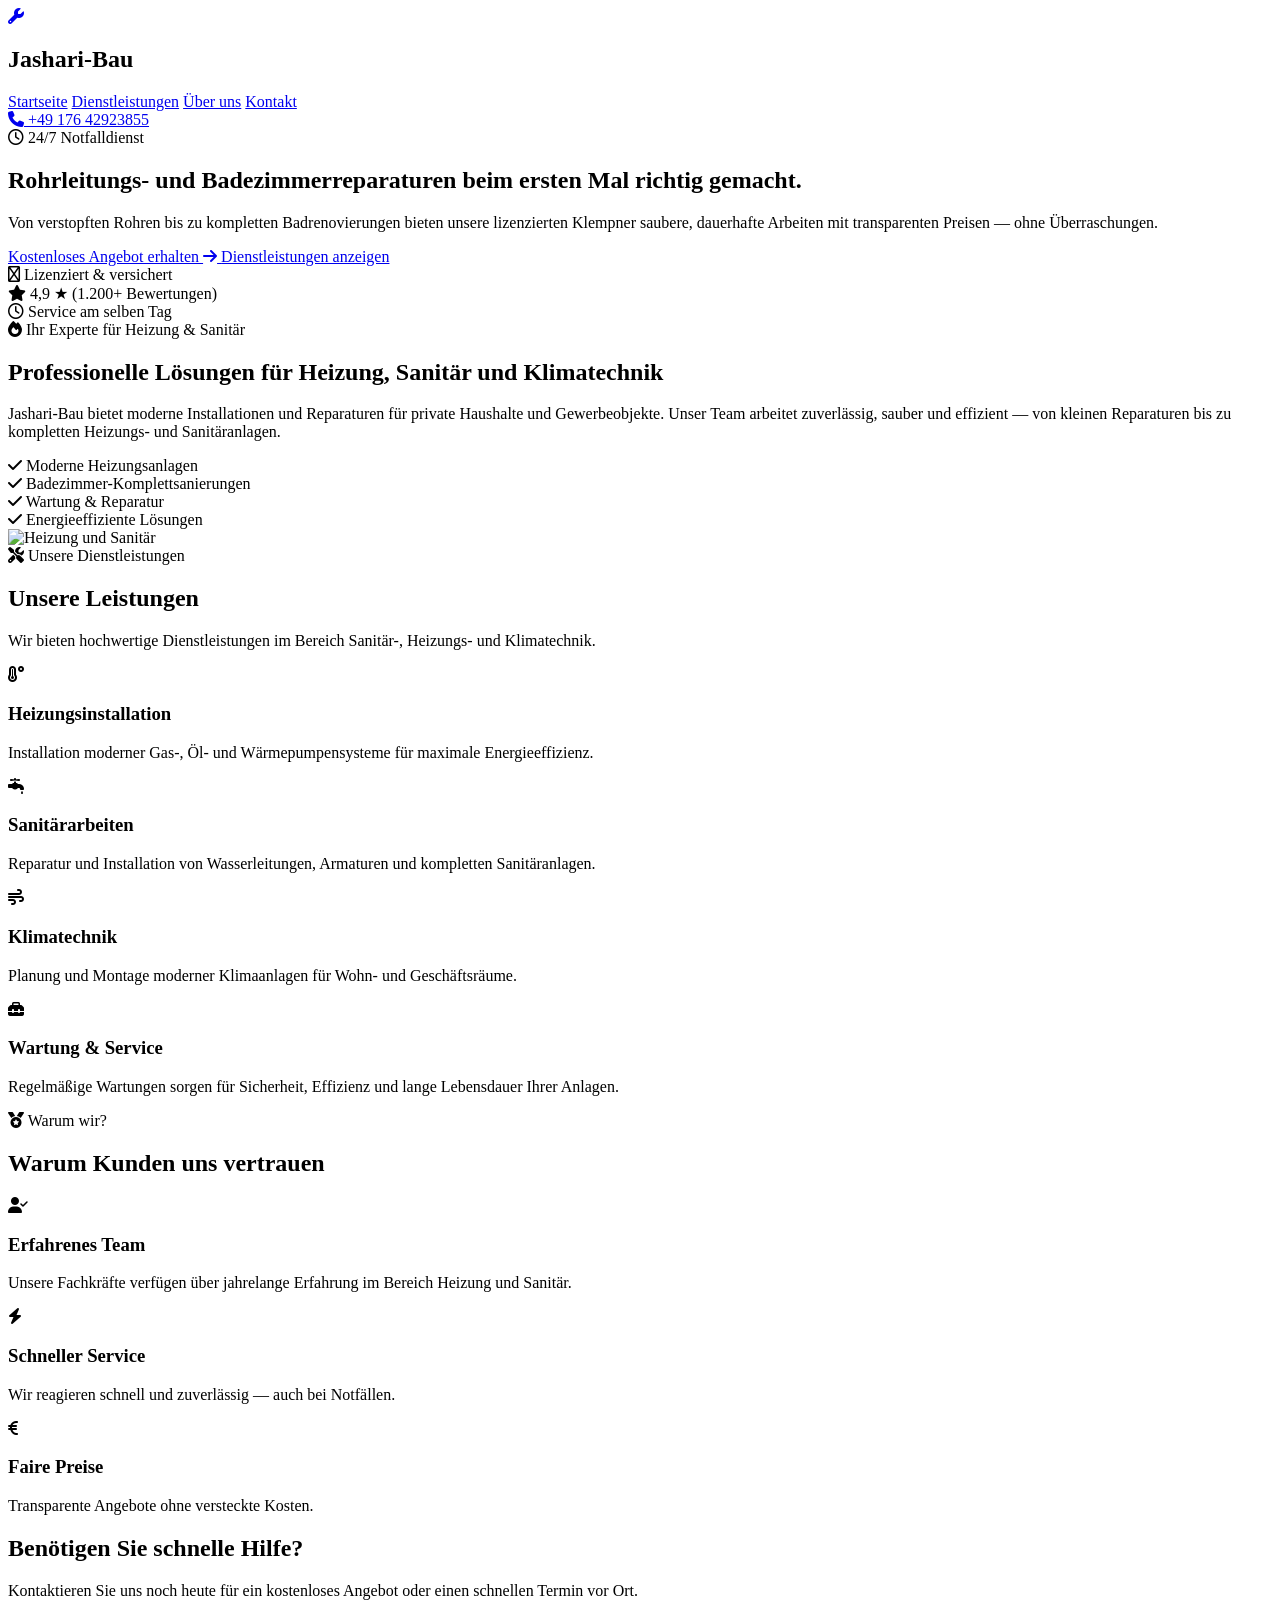
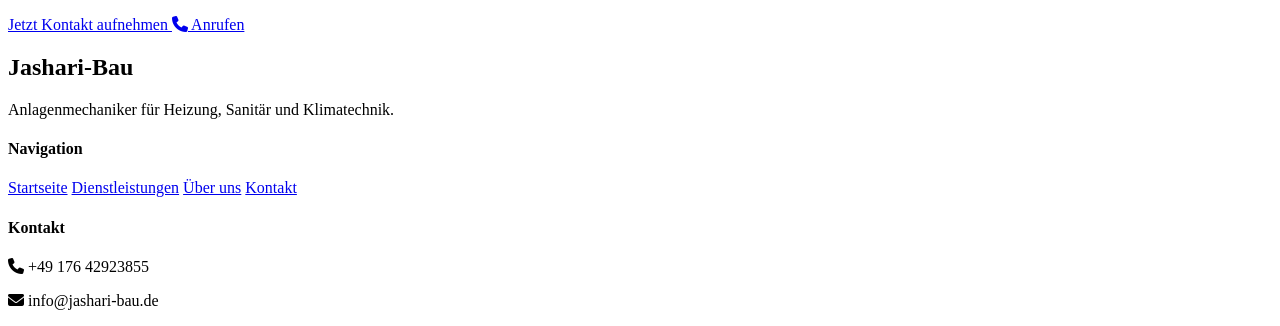
==== index.html @ bc6580b2 "basic foder structure" ====
<!DOCTYPE html>
<html lang="de">
<head>
  <meta charset="UTF-8" />
  <meta name="viewport" content="width=device-width, initial-scale=1.0" />
  <title>Jashari-Bau</title>
  <link rel="stylesheet" href="./style.css">


  <link rel="preconnect" href="https://fonts.googleapis.com">
  <link rel="preconnect" href="https://fonts.gstatic.com" crossorigin>
  <link
    href="https://fonts.googleapis.com/css2?family=Inter:wght@400;500;600;700;800&display=swap"
    rel="stylesheet"
  >
  <link
    rel="stylesheet"
    href="https://cdnjs.cloudflare.com/ajax/libs/font-awesome/6.5.1/css/all.min.css"
  />

  
</head>
<body>

  <!-- NAVIGATIONSLEISTE -->
  <header class="navbar">
    <div class="container nav-wrapper">

      <div class="logo">
        <div class="logo-icon">
          <a href="./index.html">
            <i class="fa-solid fa-wrench"></i>
          </a>
        </div>
        <h2>Jashari-Bau</h2>
      </div>

      <nav class="nav-links">
        <a href="./index.html" class="active">Startseite</a>
        <a href="./services.html">Dienstleistungen</a>
        <a href="./about.html">Über uns</a>
        <a href="./contact.html">Kontakt</a>
      </nav>

      <a href="tel:+4917642923855" class="call-btn">
        <i class="fa-solid fa-phone"></i>
        +49 176 42923855
      </a>

    </div>
  </header>

  <section class="hero">
    <div class="container">
      <div class="hero-content">

        <div class="badge">
          <i class="fa-regular fa-clock"></i>
          24/7 Notfalldienst
        </div>

        <h1>
          Rohrleitungs- und Badezimmerreparaturen
          beim <span>ersten Mal richtig gemacht.</span>
        </h1>

        <p>
          Von verstopften Rohren bis zu kompletten Badrenovierungen bieten unsere
          lizenzierten Klempner saubere, dauerhafte Arbeiten mit transparenten Preisen —
          ohne Überraschungen.
        </p>

        <div class="hero-buttons">
          <a href="./contact.html" class="primary-btn">
            Kostenloses Angebot erhalten
            <i class="fa-solid fa-arrow-right"></i>
          </a>

          <a href="./services.html" class="secondary-btn">
            Dienstleistungen anzeigen
          </a>
        </div>

        <div class="features">

          <div class="feature-item">
            <i class="fa-regular fa-shield"></i>
            Lizenziert & versichert
          </div>

          <div class="feature-item">
            <i class="fa-solid fa-star rating-star"></i>
            4,9 ★ (1.200+ Bewertungen)
          </div>

          <div class="feature-item">
            <i class="fa-regular fa-clock"></i>
            Service am selben Tag
          </div>

        </div>

      </div>
    </div>
  </section>


  <!-- ÜBER UNS SECTION -->
<section class="about-section">
  <div class="container about-wrapper">

    <div class="about-text">
      <div class="section-badge">
        <i class="fa-solid fa-fire"></i>
        Ihr Experte für Heizung & Sanitär
      </div>

      <h2>
        Professionelle Lösungen für Heizung,
        Sanitär und Klimatechnik
      </h2>

      <p>
        Jashari-Bau bietet moderne Installationen und Reparaturen
        für private Haushalte und Gewerbeobjekte. Unser Team arbeitet
        zuverlässig, sauber und effizient — von kleinen Reparaturen bis
        zu kompletten Heizungs- und Sanitäranlagen.
      </p>

      <div class="about-list">
        <div class="about-item">
          <i class="fa-solid fa-check"></i>
          Moderne Heizungsanlagen
        </div>

        <div class="about-item">
          <i class="fa-solid fa-check"></i>
          Badezimmer-Komplettsanierungen
        </div>

        <div class="about-item">
          <i class="fa-solid fa-check"></i>
          Wartung & Reparatur
        </div>

        <div class="about-item">
          <i class="fa-solid fa-check"></i>
          Energieeffiziente Lösungen
        </div>
      </div>
    </div>

    <div class="about-image">
      <img src="./images/heizung.jpg" alt="Heizung und Sanitär">
    </div>

  </div>
</section>


<!-- SERVICES SECTION -->
<section class="services-section">
  <div class="container">

    <div class="section-header">
      <div class="section-badge">
        <i class="fa-solid fa-screwdriver-wrench"></i>
        Unsere Dienstleistungen
      </div>

      <h2>Unsere Leistungen</h2>

      <p>
        Wir bieten hochwertige Dienstleistungen im Bereich
        Sanitär-, Heizungs- und Klimatechnik.
      </p>
    </div>

    <div class="services-grid">

      <div class="service-card">
        <i class="fa-solid fa-temperature-high"></i>
        <h3>Heizungsinstallation</h3>
        <p>
          Installation moderner Gas-, Öl- und Wärmepumpensysteme
          für maximale Energieeffizienz.
        </p>
      </div>

      <div class="service-card">
        <i class="fa-solid fa-faucet-drip"></i>
        <h3>Sanitärarbeiten</h3>
        <p>
          Reparatur und Installation von Wasserleitungen,
          Armaturen und kompletten Sanitäranlagen.
        </p>
      </div>

      <div class="service-card">
        <i class="fa-solid fa-wind"></i>
        <h3>Klimatechnik</h3>
        <p>
          Planung und Montage moderner Klimaanlagen
          für Wohn- und Geschäftsräume.
        </p>
      </div>

      <div class="service-card">
        <i class="fa-solid fa-toolbox"></i>
        <h3>Wartung & Service</h3>
        <p>
          Regelmäßige Wartungen sorgen für Sicherheit,
          Effizienz und lange Lebensdauer Ihrer Anlagen.
        </p>
      </div>

    </div>

  </div>
</section>


<!-- WHY US SECTION -->
<section class="why-us">
  <div class="container">

    <div class="section-header">
      <div class="section-badge">
        <i class="fa-solid fa-medal"></i>
        Warum wir?
      </div>

      <h2>Warum Kunden uns vertrauen</h2>
    </div>

    <div class="why-grid">

      <div class="why-card">
        <i class="fa-solid fa-user-check"></i>
        <h3>Erfahrenes Team</h3>
        <p>
          Unsere Fachkräfte verfügen über jahrelange Erfahrung
          im Bereich Heizung und Sanitär.
        </p>
      </div>

      <div class="why-card">
        <i class="fa-solid fa-bolt"></i>
        <h3>Schneller Service</h3>
        <p>
          Wir reagieren schnell und zuverlässig —
          auch bei Notfällen.
        </p>
      </div>

      <div class="why-card">
        <i class="fa-solid fa-euro-sign"></i>
        <h3>Faire Preise</h3>
        <p>
          Transparente Angebote ohne versteckte Kosten.
        </p>
      </div>

    </div>

  </div>
</section>


<!-- CTA SECTION -->
<section class="cta-section">
  <div class="container cta-wrapper">

    <h2>Benötigen Sie schnelle Hilfe?</h2>

    <p>
      Kontaktieren Sie uns noch heute für ein kostenloses Angebot
      oder einen schnellen Termin vor Ort.
    </p>

    <div class="cta-buttons">
      <a href="./contact.html" class="primary-btn">
        Jetzt Kontakt aufnehmen
      </a>

      <a href="tel:+4917642923855" class="secondary-btn">
        <i class="fa-solid fa-phone"></i>
        Anrufen
      </a>
    </div>

  </div>
</section>


<!-- FOOTER -->
<footer class="footer">
  <div class="container footer-wrapper">

    <div class="footer-logo">
      <h2>Jashari-Bau</h2>
      <p>
        Anlagenmechaniker für Heizung,
        Sanitär und Klimatechnik.
      </p>
    </div>

    <div class="footer-links">
      <h4>Navigation</h4>
      <a href="./index.html">Startseite</a>
      <a href="./services.html">Dienstleistungen</a>
      <a href="./about.html">Über uns</a>
      <a href="./contact.html">Kontakt</a>
    </div>

    <div class="footer-contact">
      <h4>Kontakt</h4>
      <p>
        <i class="fa-solid fa-phone"></i>
        +49 176 42923855
      </p>

      <p>
        <i class="fa-solid fa-envelope"></i>
        info@jashari-bau.de
      </p>
    </div>

  </div>
</footer>


<script src="./app.js"></script>
</body>
</html>
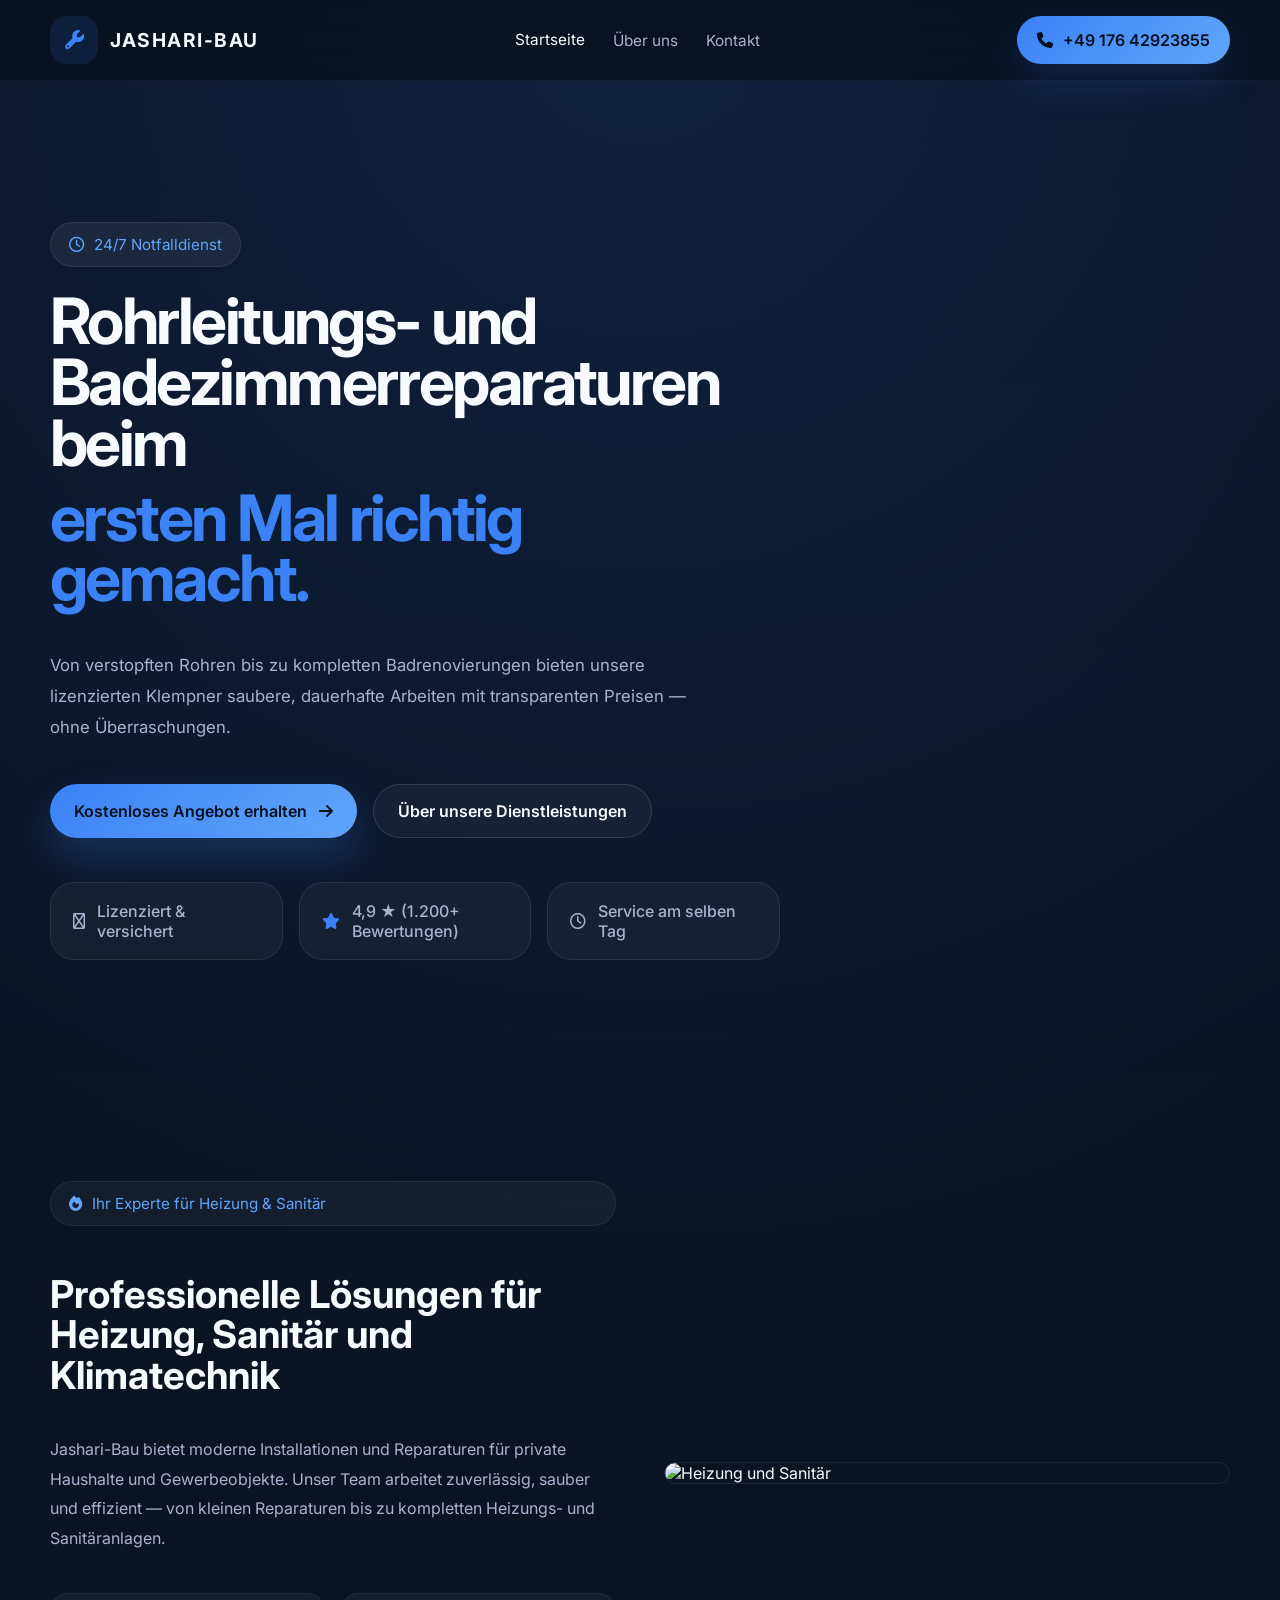
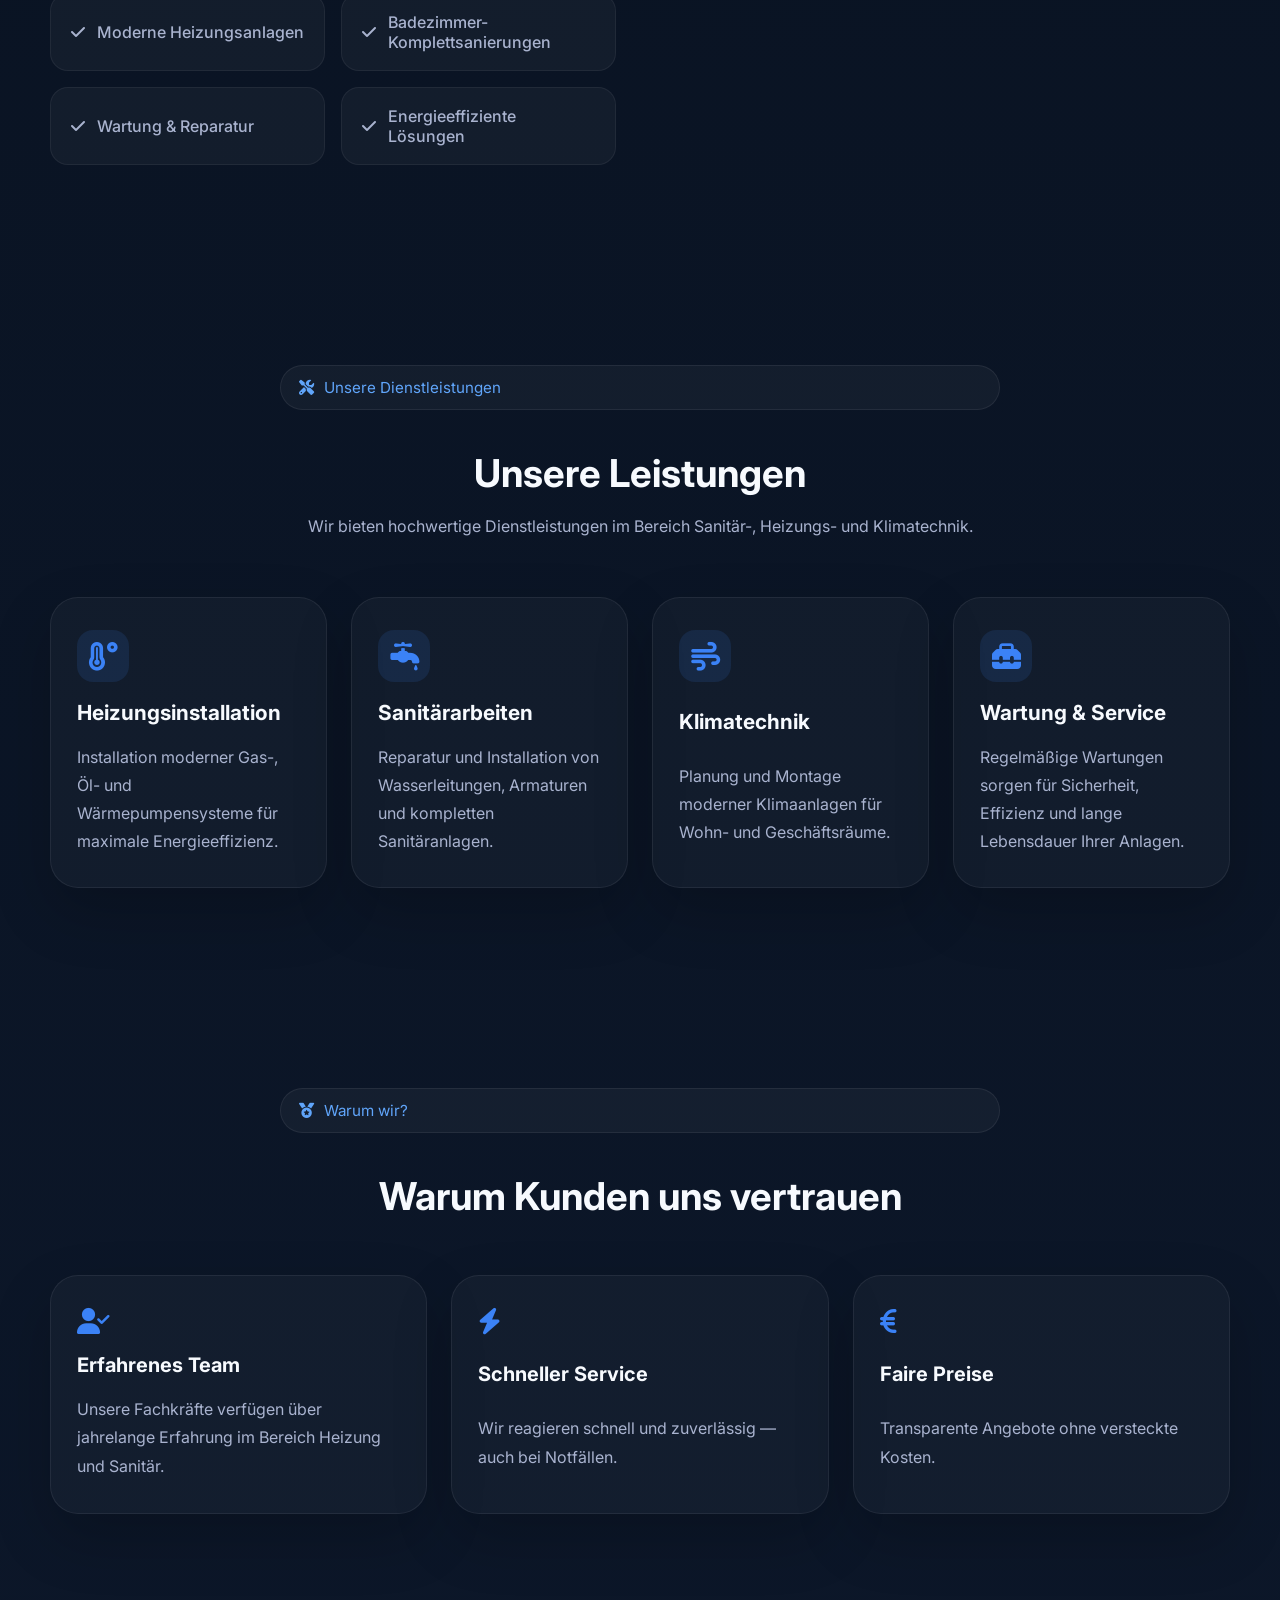
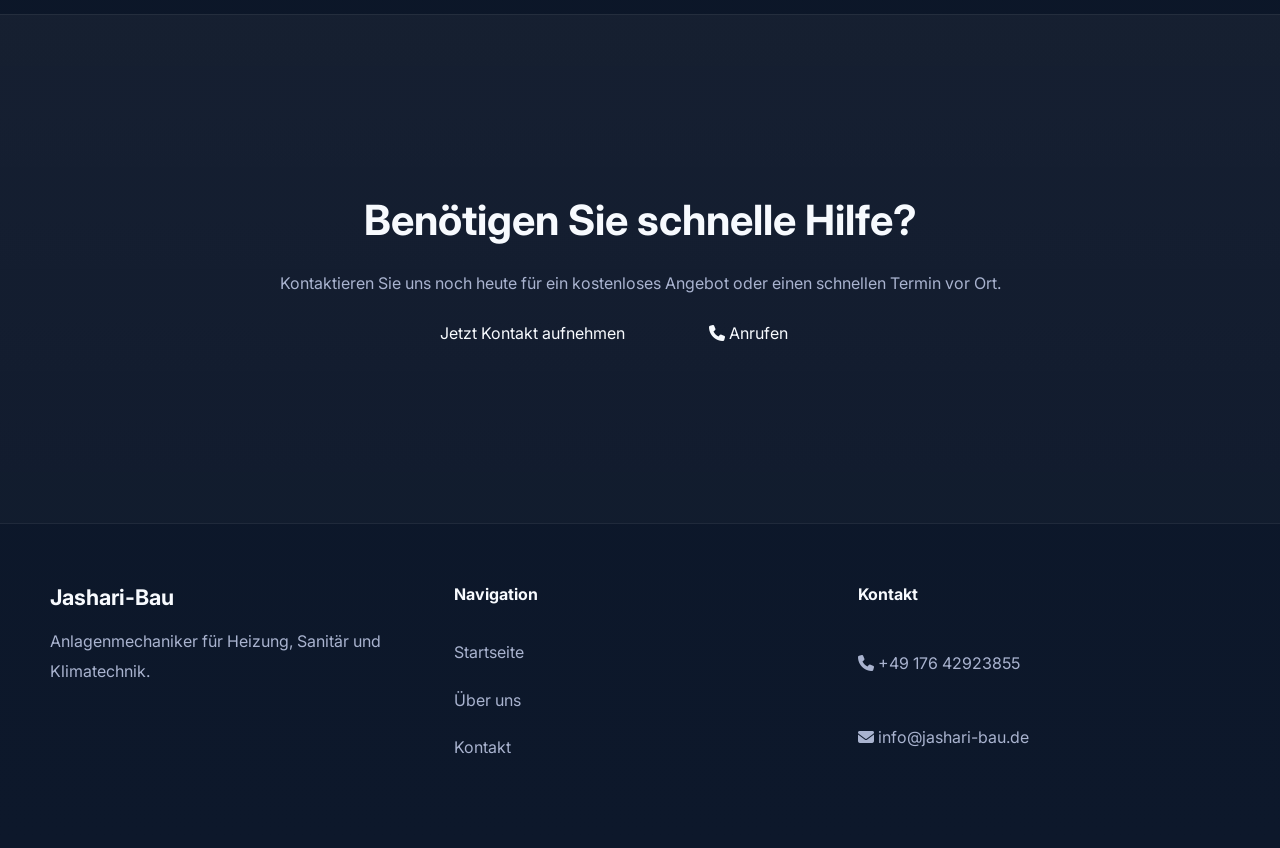
==== commit 6153e454: "fixed the styling" ====
--- a/index.html
+++ b/index.html
@@ -4,7 +4,7 @@
   <meta charset="UTF-8" />
   <meta name="viewport" content="width=device-width, initial-scale=1.0" />
   <title>Jashari-Bau</title>
-  <link rel="stylesheet" href="./style.css">
+  <link rel="stylesheet" href="./css/style.css">
 
 
   <link rel="preconnect" href="https://fonts.googleapis.com">
@@ -37,8 +37,7 @@
 
       <nav class="nav-links">
         <a href="./index.html" class="active">Startseite</a>
-        <a href="./services.html">Dienstleistungen</a>
-        <a href="./about.html">Über uns</a>
+        <a href="./about-service.html">Über uns</a>
         <a href="./contact.html">Kontakt</a>
       </nav>
 
@@ -76,8 +75,8 @@
             <i class="fa-solid fa-arrow-right"></i>
           </a>
 
-          <a href="./services.html" class="secondary-btn">
-            Dienstleistungen anzeigen
+          <a href="./about-service.html" class="secondary-btn">
+            Über unsere Dienstleistungen
           </a>
         </div>
 
@@ -308,8 +307,7 @@
     <div class="footer-links">
       <h4>Navigation</h4>
       <a href="./index.html">Startseite</a>
-      <a href="./services.html">Dienstleistungen</a>
-      <a href="./about.html">Über uns</a>
+      <a href="./about-service.html">Über uns</a>
       <a href="./contact.html">Kontakt</a>
     </div>
 
@@ -330,6 +328,6 @@
 </footer>
 
 
-<script src="./app.js"></script>
+<script src="./script.js"></script>
 </body>
 </html>
--- a/css/style.css
+++ b/css/style.css
@@ -0,0 +1,694 @@
+* {
+  box-sizing: border-box;
+}
+
+html {
+  scroll-behavior: smooth;
+}
+
+body {
+  margin: 0;
+  min-height: 100vh;
+  font-family: "Inter", sans-serif;
+  color: #f7fafe;
+  background: radial-gradient(circle at top, rgba(59, 130, 246, 0.14), transparent 35%), linear-gradient(180deg, #08111f 0%, #0d182b 100%);
+}
+
+img {
+  max-width: 100%;
+  display: block;
+}
+
+a {
+  color: inherit;
+  text-decoration: none;
+}
+
+button,
+input,
+textarea {
+  font: inherit;
+}
+
+.container {
+  width: min(1180px, 100% - 32px);
+  margin: 0 auto;
+}
+
+body,
+input,
+textarea,
+button {
+  color: #f7fafe;
+}
+
+.navbar {
+  position: sticky;
+  top: 0;
+  z-index: 20;
+  backdrop-filter: blur(18px);
+  background: rgba(8, 17, 31, 0.86);
+  border-bottom: 1px solid rgba(255, 255, 255, 0.05);
+}
+.navbar .nav-wrapper {
+  display: flex;
+  align-items: center;
+  justify-content: space-between;
+  min-height: 80px;
+}
+.navbar .logo {
+  display: flex;
+  align-items: center;
+  gap: 12px;
+}
+.navbar .logo .logo-icon {
+  width: 48px;
+  height: 48px;
+  border-radius: 16px;
+  background: rgba(59, 130, 246, 0.12);
+  display: grid;
+  place-items: center;
+  color: #3b82f6;
+  font-size: 1.2rem;
+}
+.navbar .logo h2 {
+  margin: 0;
+  font-size: 1.2rem;
+  letter-spacing: 0.08em;
+  text-transform: uppercase;
+  color: #f7fafe;
+}
+.navbar .nav-links {
+  display: flex;
+  align-items: center;
+  gap: 28px;
+}
+.navbar .nav-links a {
+  color: #a9b3cf;
+  font-size: 0.96rem;
+  transition: color 0.25s ease, transform 0.25s ease;
+  position: relative;
+}
+.navbar .nav-links a.active, .navbar .nav-links a:hover {
+  color: #f7fafe;
+  transform: translateY(-1px);
+}
+.navbar .call-btn {
+  display: inline-flex;
+  align-items: center;
+  gap: 10px;
+  padding: 14px 20px;
+  border-radius: 999px;
+  background: linear-gradient(135deg, #3b82f6, #60a5fa);
+  color: #07101f;
+  font-weight: 600;
+  box-shadow: 0 16px 40px rgba(59, 130, 246, 0.18);
+}
+
+.hero {
+  padding: 100px 0 80px;
+}
+.hero .container {
+  display: grid;
+  align-items: center;
+  min-height: calc(100vh - 80px);
+}
+.hero .hero-content {
+  max-width: 730px;
+  display: grid;
+  gap: 24px;
+}
+.hero .badge {
+  display: inline-flex;
+  align-items: center;
+  gap: 10px;
+  padding: 12px 18px;
+  border-radius: 999px;
+  background: rgba(255, 255, 255, 0.06);
+  border: 1px solid rgba(255, 255, 255, 0.08);
+  color: #60a5fa;
+  width: fit-content;
+  font-size: 0.95rem;
+}
+.hero h1 {
+  margin: 0;
+  font-size: clamp(3rem, 5vw, 5rem);
+  line-height: 0.95;
+  letter-spacing: -0.04em;
+}
+.hero h1 span {
+  display: block;
+  color: #3b82f6;
+  margin-top: 14px;
+}
+.hero p {
+  color: #a9b3cf;
+  font-size: 1.05rem;
+  line-height: 1.85;
+  max-width: 680px;
+}
+.hero .hero-buttons {
+  display: flex;
+  flex-wrap: wrap;
+  gap: 16px;
+}
+.hero .hero-buttons a {
+  display: inline-flex;
+  align-items: center;
+  gap: 12px;
+  padding: 16px 24px;
+  border-radius: 999px;
+  font-weight: 600;
+  transition: transform 0.25s ease, box-shadow 0.25s ease;
+}
+.hero .hero-buttons a:hover {
+  transform: translateY(-2px);
+}
+.hero .hero-buttons .primary-btn {
+  background: linear-gradient(135deg, #3b82f6, #60a5fa);
+  color: #07101f;
+  box-shadow: 0 20px 40px rgba(59, 130, 246, 0.24);
+}
+.hero .hero-buttons .secondary-btn {
+  border: 1px solid rgba(255, 255, 255, 0.12);
+  background: rgba(255, 255, 255, 0.04);
+  color: #f7fafe;
+}
+.hero .features {
+  display: grid;
+  grid-template-columns: repeat(3, minmax(0, 1fr));
+  gap: 16px;
+  margin-top: 20px;
+}
+.hero .features .feature-item {
+  display: inline-flex;
+  align-items: center;
+  gap: 12px;
+  padding: 18px 22px;
+  border-radius: 24px;
+  background: rgba(255, 255, 255, 0.04);
+  border: 1px solid rgba(255, 255, 255, 0.08);
+  color: #a9b3cf;
+  font-weight: 500;
+}
+.hero .features .feature-item .rating-star {
+  color: #3b82f6;
+}
+
+.section-badge {
+  display: inline-flex;
+  align-items: center;
+  gap: 10px;
+  padding: 12px 18px;
+  border-radius: 999px;
+  background: rgba(255, 255, 255, 0.04);
+  border: 1px solid rgba(255, 255, 255, 0.07);
+  color: #60a5fa;
+  font-size: 0.95rem;
+  margin-bottom: 24px;
+}
+
+.about-section,
+.services-section,
+.why-us,
+.cta-section,
+.stats-section,
+.process-section {
+  padding: 100px 0;
+}
+
+.about-section .about-wrapper {
+  display: grid;
+  grid-template-columns: 1fr 1fr;
+  gap: 48px;
+  align-items: center;
+}
+.about-section .about-text,
+.about-section .about-content {
+  display: grid;
+  gap: 24px;
+}
+.about-section h2 {
+  margin: 0;
+  font-size: clamp(2.2rem, 3vw, 3rem);
+  line-height: 1.05;
+}
+.about-section p {
+  color: #a9b3cf;
+  line-height: 1.85;
+}
+.about-section .about-list,
+.about-section .about-features {
+  display: grid;
+  grid-template-columns: repeat(2, minmax(0, 1fr));
+  gap: 16px;
+}
+.about-section .about-item,
+.about-section .feature {
+  display: flex;
+  align-items: center;
+  gap: 12px;
+  padding: 18px 20px;
+  border-radius: 18px;
+  background: rgba(255, 255, 255, 0.04);
+  border: 1px solid rgba(255, 255, 255, 0.06);
+  color: #a9b3cf;
+  font-weight: 500;
+}
+.about-section .about-image {
+  overflow: hidden;
+  border-radius: 28px;
+  border: 1px solid rgba(255, 255, 255, 0.07);
+  box-shadow: 0 24px 60px rgba(0, 0, 0, 0.2);
+}
+.about-section .about-image img {
+  width: 100%;
+  height: 100%;
+  object-fit: cover;
+}
+
+.contact-hero {
+  padding: 100px 0 80px;
+  background: linear-gradient(180deg, rgba(255, 255, 255, 0.04), transparent 80%);
+}
+.contact-hero .container {
+  display: grid;
+  min-height: 40vh;
+  align-items: center;
+}
+.contact-hero .hero-content {
+  max-width: 720px;
+  display: grid;
+  gap: 24px;
+}
+.contact-hero .hero-badge {
+  display: inline-flex;
+  align-items: center;
+  gap: 10px;
+  padding: 12px 18px;
+  border-radius: 999px;
+  background: rgba(255, 255, 255, 0.06);
+  border: 1px solid rgba(255, 255, 255, 0.08);
+  color: #60a5fa;
+  width: fit-content;
+  font-size: 0.95rem;
+}
+.contact-hero h1 {
+  margin: 0;
+  font-size: clamp(2.8rem, 6vw, 4.2rem);
+  line-height: 1.05;
+}
+.contact-hero p {
+  margin: 0;
+  color: #a9b3cf;
+  font-size: 1.05rem;
+  line-height: 1.9;
+  max-width: 680px;
+}
+
+.contact-section {
+  padding: 100px 0;
+}
+.contact-section .contact-wrapper {
+  display: grid;
+  grid-template-columns: minmax(0, 1.1fr) minmax(360px, 0.9fr);
+  gap: 40px;
+}
+.contact-section .contact-info,
+.contact-section .contact-form-container {
+  padding: 40px 44px;
+  border-radius: 32px;
+  background: rgba(255, 255, 255, 0.03);
+  border: 1px solid rgba(255, 255, 255, 0.08);
+  box-shadow: 0 24px 60px rgba(0, 0, 0, 0.2);
+}
+.contact-section .contact-info .section-badge {
+  margin-bottom: 32px;
+}
+.contact-section .contact-info h2 {
+  margin: 0 0 20px;
+  font-size: clamp(2.2rem, 3vw, 3rem);
+  line-height: 1.05;
+}
+.contact-section .contact-info p {
+  color: #a9b3cf;
+  line-height: 1.85;
+  max-width: 640px;
+}
+.contact-section .contact-info .info-box {
+  display: grid;
+  gap: 18px;
+  margin-top: 32px;
+}
+.contact-section .contact-info .info-item {
+  display: flex;
+  align-items: flex-start;
+  gap: 16px;
+}
+.contact-section .contact-info .info-item .info-icon {
+  width: 52px;
+  height: 52px;
+  display: grid;
+  place-items: center;
+  border-radius: 18px;
+  background: rgba(59, 130, 246, 0.12);
+  color: #3b82f6;
+  font-size: 1.2rem;
+}
+.contact-section .contact-info .info-item h4 {
+  margin: 0 0 8px;
+  font-size: 1rem;
+}
+.contact-section .contact-info .info-item p {
+  margin: 0;
+  color: #a9b3cf;
+  line-height: 1.75;
+}
+.contact-section .contact-form-container .contact-form {
+  display: grid;
+  gap: 20px;
+}
+.contact-section .contact-form-container .contact-form .form-group {
+  display: grid;
+  gap: 10px;
+}
+.contact-section .contact-form-container .contact-form .form-group label {
+  font-size: 0.95rem;
+  color: #f7fafe;
+}
+.contact-section .contact-form-container .contact-form .form-group input,
+.contact-section .contact-form-container .contact-form .form-group textarea {
+  width: 100%;
+  padding: 16px 18px;
+  border-radius: 18px;
+  border: 1px solid rgba(255, 255, 255, 0.1);
+  background: rgba(255, 255, 255, 0.04);
+  color: #f7fafe;
+  outline: none;
+  transition: border-color 0.2s ease, background 0.2s ease;
+}
+.contact-section .contact-form-container .contact-form .form-group input:focus,
+.contact-section .contact-form-container .contact-form .form-group textarea:focus {
+  border-color: rgba(59, 130, 246, 0.4);
+  background: rgba(255, 255, 255, 0.08);
+}
+.contact-section .contact-form-container .contact-form .full-width {
+  grid-column: 1/-1;
+}
+.contact-section .contact-form-container .contact-form .submit-btn {
+  width: fit-content;
+  padding: 16px 24px;
+  border: none;
+  border-radius: 999px;
+  background: linear-gradient(135deg, #3b82f6, #60a5fa);
+  color: #07101f;
+  font-weight: 700;
+  cursor: pointer;
+  display: inline-flex;
+  align-items: center;
+  gap: 10px;
+  transition: transform 0.25s ease, box-shadow 0.25s ease;
+}
+.contact-section .contact-form-container .contact-form .submit-btn:hover {
+  transform: translateY(-1px);
+  box-shadow: 0 18px 36px rgba(59, 130, 246, 0.24);
+}
+
+.services-section .section-header {
+  display: grid;
+  gap: 16px;
+  max-width: 720px;
+  margin: 0 auto 56px;
+  text-align: center;
+}
+.services-section .section-header h2 {
+  margin: 0;
+  font-size: clamp(2.4rem, 3vw, 3.4rem);
+}
+.services-section .section-header p {
+  margin: 0;
+  color: #a9b3cf;
+  line-height: 1.8;
+}
+.services-section .services-grid {
+  display: grid;
+  grid-template-columns: repeat(4, minmax(0, 1fr));
+  gap: 24px;
+}
+.services-section .service-card {
+  padding: 32px 26px;
+  border-radius: 28px;
+  background: rgba(255, 255, 255, 0.03);
+  border: 1px solid rgba(255, 255, 255, 0.07);
+  box-shadow: 0 24px 60px rgba(0, 0, 0, 0.2);
+  display: grid;
+  gap: 18px;
+}
+.services-section .service-card i {
+  font-size: 1.8rem;
+  color: #3b82f6;
+  width: 52px;
+  height: 52px;
+  display: grid;
+  place-items: center;
+  border-radius: 16px;
+  background: rgba(59, 130, 246, 0.12);
+}
+.services-section .service-card h3 {
+  margin: 0;
+  font-size: 1.3rem;
+}
+.services-section .service-card p {
+  color: #a9b3cf;
+  line-height: 1.75;
+  margin: 0;
+}
+
+.why-us .section-header {
+  display: grid;
+  gap: 16px;
+  text-align: center;
+  max-width: 720px;
+  margin: 0 auto 56px;
+}
+.why-us .section-header h2 {
+  font-size: clamp(2.4rem, 3vw, 3.4rem);
+  margin: 0;
+}
+.why-us .why-grid {
+  display: grid;
+  grid-template-columns: repeat(3, minmax(0, 1fr));
+  gap: 24px;
+}
+.why-us .why-card {
+  padding: 32px 26px;
+  border-radius: 28px;
+  background: rgba(255, 255, 255, 0.03);
+  border: 1px solid rgba(255, 255, 255, 0.07);
+  box-shadow: 0 24px 60px rgba(0, 0, 0, 0.2);
+  display: grid;
+  gap: 18px;
+}
+.why-us .why-card i {
+  color: #3b82f6;
+  font-size: 1.65rem;
+}
+.why-us .why-card h3 {
+  margin: 0;
+  font-size: 1.25rem;
+}
+.why-us .why-card p {
+  color: #a9b3cf;
+  line-height: 1.8;
+  margin: 0;
+}
+
+.cta-section {
+  background: linear-gradient(180deg, rgba(255, 255, 255, 0.04), rgba(255, 255, 255, 0.02));
+  border-top: 1px solid rgba(255, 255, 255, 0.08);
+}
+.cta-section .cta-wrapper {
+  display: grid;
+  gap: 24px;
+  text-align: center;
+  max-width: 820px;
+  margin: 0 auto;
+  padding: 80px 0;
+}
+.cta-section h2 {
+  margin: 0;
+  font-size: clamp(2.6rem, 3vw, 3.8rem);
+}
+.cta-section p {
+  margin: 0;
+  color: #a9b3cf;
+  line-height: 1.85;
+}
+.cta-section .cta-buttons {
+  display: flex;
+  flex-wrap: wrap;
+  justify-content: center;
+  gap: 16px;
+}
+.cta-section .cta-buttons a {
+  min-width: 200px;
+}
+
+.footer {
+  padding: 60px 0 80px;
+  border-top: 1px solid rgba(255, 255, 255, 0.08);
+}
+.footer .footer-wrapper {
+  display: grid;
+  grid-template-columns: repeat(3, minmax(0, 1fr));
+  gap: 32px;
+}
+.footer h2,
+.footer h4 {
+  margin: 0 0 16px 0;
+}
+.footer h2 {
+  font-size: 1.35rem;
+}
+.footer p,
+.footer a {
+  color: #a9b3cf;
+  line-height: 1.9;
+}
+.footer .footer-links,
+.footer .footer-contact {
+  display: grid;
+  gap: 12px;
+}
+.footer a {
+  transition: color 0.2s ease;
+}
+.footer a:hover {
+  color: #3b82f6;
+}
+
+.stats-section .stats-grid {
+  display: grid;
+  grid-template-columns: repeat(4, minmax(0, 1fr));
+  gap: 20px;
+}
+.stats-section .stat-card {
+  padding: 34px 28px;
+  border-radius: 28px;
+  background: rgba(255, 255, 255, 0.04);
+  border: 1px solid rgba(255, 255, 255, 0.07);
+  box-shadow: 0 24px 60px rgba(0, 0, 0, 0.2);
+  text-align: center;
+}
+.stats-section .stat-card h2 {
+  margin: 0;
+  font-size: 2.6rem;
+  color: #3b82f6;
+}
+.stats-section .stat-card p {
+  margin: 10px 0 0;
+  color: #a9b3cf;
+}
+
+.process-section .process-grid {
+  display: grid;
+  grid-template-columns: repeat(4, minmax(0, 1fr));
+  gap: 24px;
+}
+.process-section .process-card {
+  padding: 30px 24px;
+  border-radius: 28px;
+  background: rgba(255, 255, 255, 0.03);
+  border: 1px solid rgba(255, 255, 255, 0.06);
+  box-shadow: 0 24px 60px rgba(0, 0, 0, 0.2);
+  display: grid;
+  gap: 18px;
+}
+.process-section .process-card span {
+  display: inline-flex;
+  align-items: center;
+  justify-content: center;
+  width: 46px;
+  height: 46px;
+  border-radius: 14px;
+  background: rgba(59, 130, 246, 0.16);
+  color: #3b82f6;
+  font-weight: 700;
+}
+.process-section .process-card h3 {
+  margin: 0;
+  font-size: 1.2rem;
+}
+.process-section .process-card p {
+  margin: 0;
+  color: #a9b3cf;
+  line-height: 1.8;
+}
+
+@media (max-width: 1100px) {
+  .services-section .services-grid,
+  .why-us .why-grid,
+  .stats-section .stats-grid,
+  .process-section .process-grid {
+    grid-template-columns: repeat(2, minmax(0, 1fr));
+  }
+}
+@media (max-width: 860px) {
+  .navbar .nav-links {
+    display: none;
+  }
+  .navbar .nav-wrapper {
+    justify-content: space-between;
+  }
+  .hero {
+    padding-top: 80px;
+  }
+  .hero .container {
+    min-height: auto;
+  }
+  .about-section .about-wrapper,
+  .services-section .services-grid,
+  .why-us .why-grid,
+  .stats-section .stats-grid,
+  .process-section .process-grid,
+  .footer .footer-wrapper {
+    grid-template-columns: 1fr;
+  }
+  .hero .features,
+  .about-section .about-list,
+  .about-section .about-features {
+    grid-template-columns: 1fr;
+  }
+}
+@media (max-width: 620px) {
+  .navbar {
+    padding: 0 16px;
+  }
+  .hero {
+    padding: 80px 0 60px;
+  }
+  .hero .hero-content {
+    gap: 20px;
+  }
+  .hero h1 {
+    font-size: 2.8rem;
+  }
+  .logo h2 {
+    font-size: 1rem;
+  }
+  .call-btn {
+    padding: 12px 16px;
+    font-size: 0.95rem;
+  }
+  .section-badge {
+    font-size: 0.9rem;
+  }
+  .services-section .service-card,
+  .why-us .why-card,
+  .stats-section .stat-card,
+  .process-section .process-card {
+    padding: 26px 20px;
+  }
+}
+
+/*# sourceMappingURL=style.css.map */
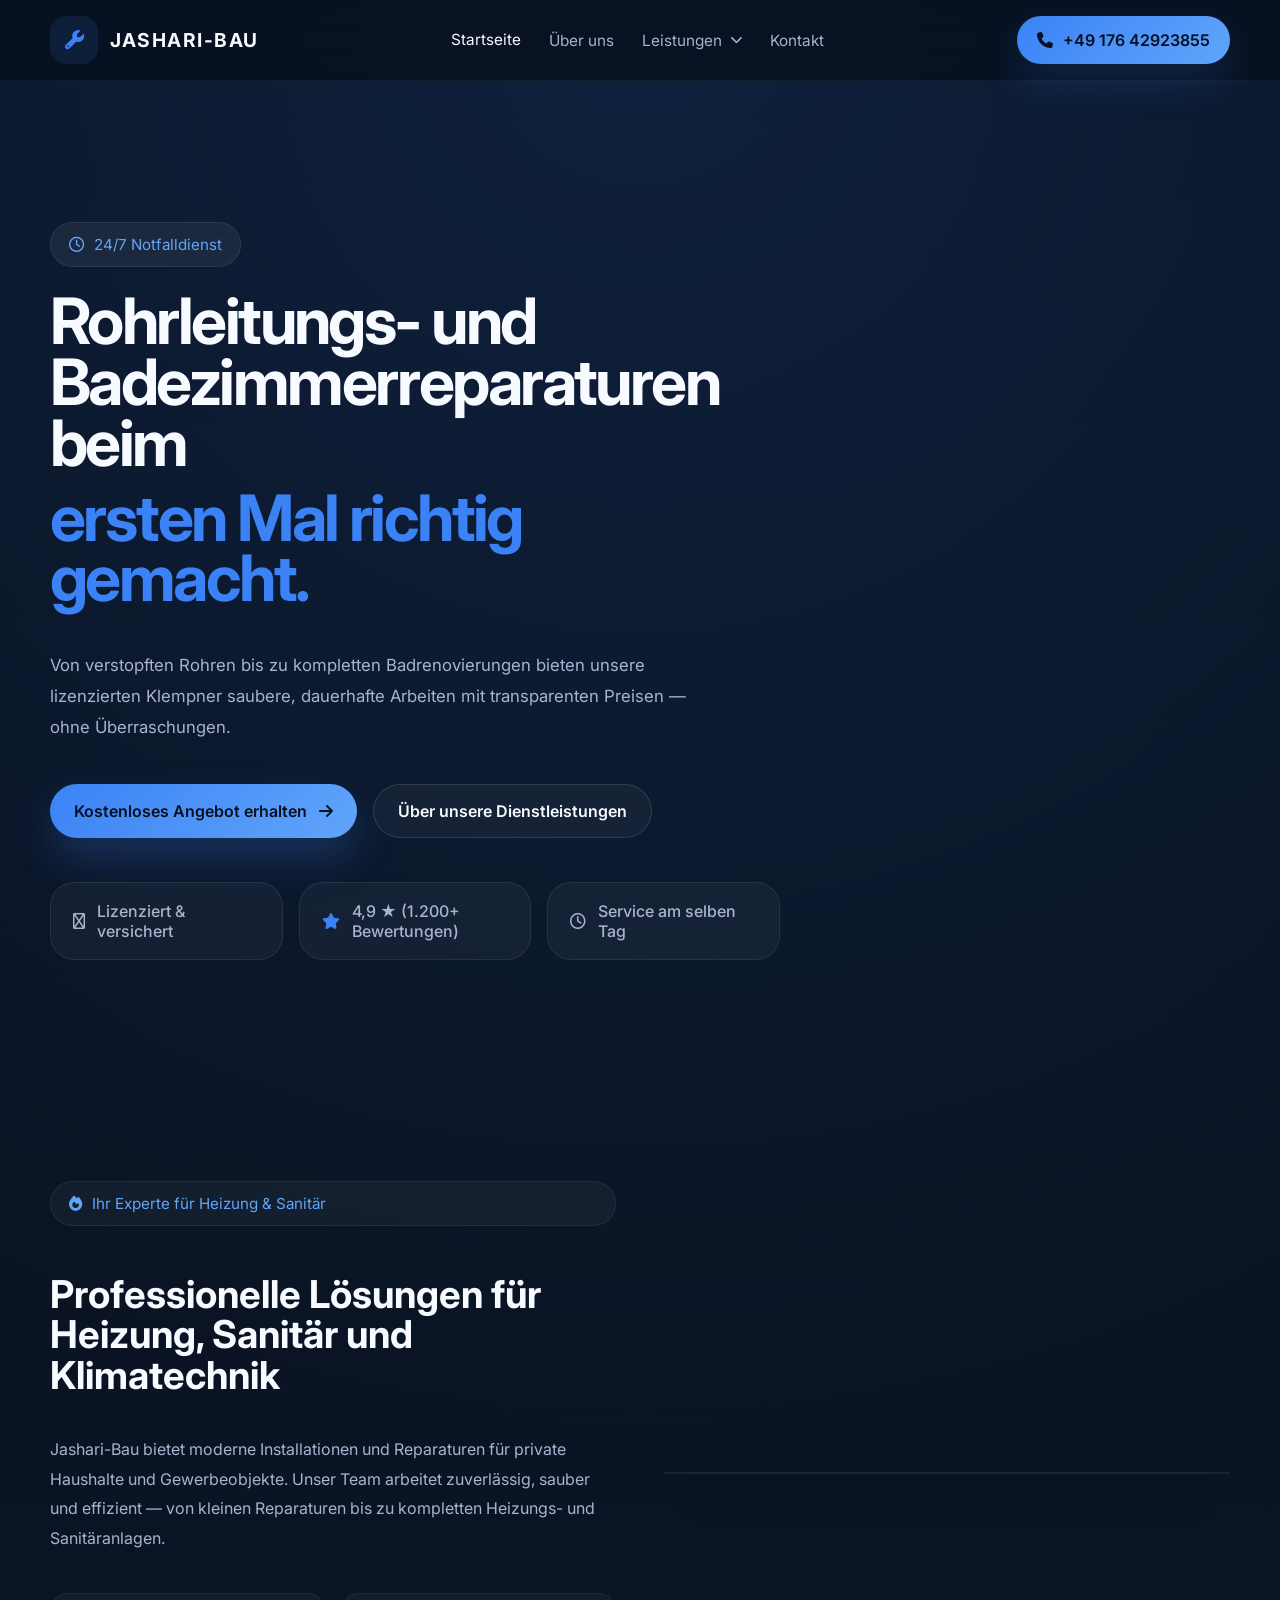
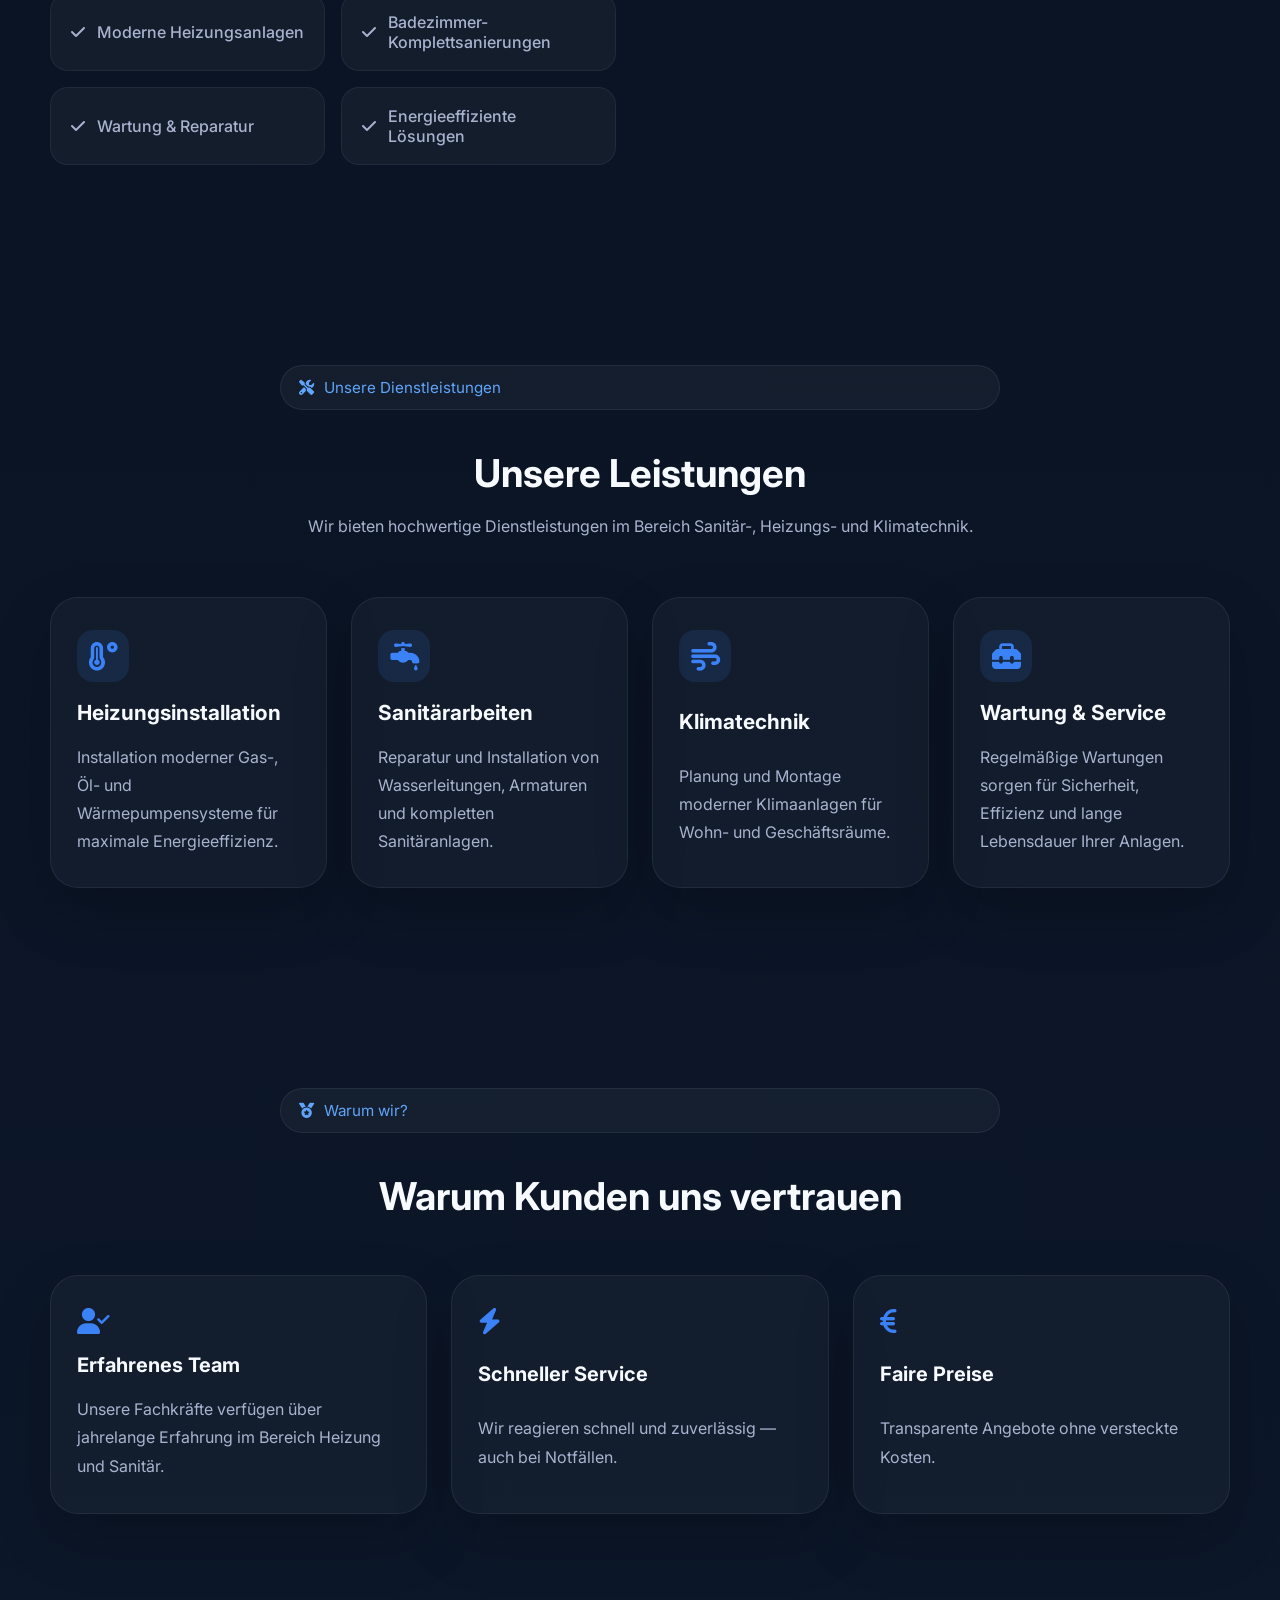
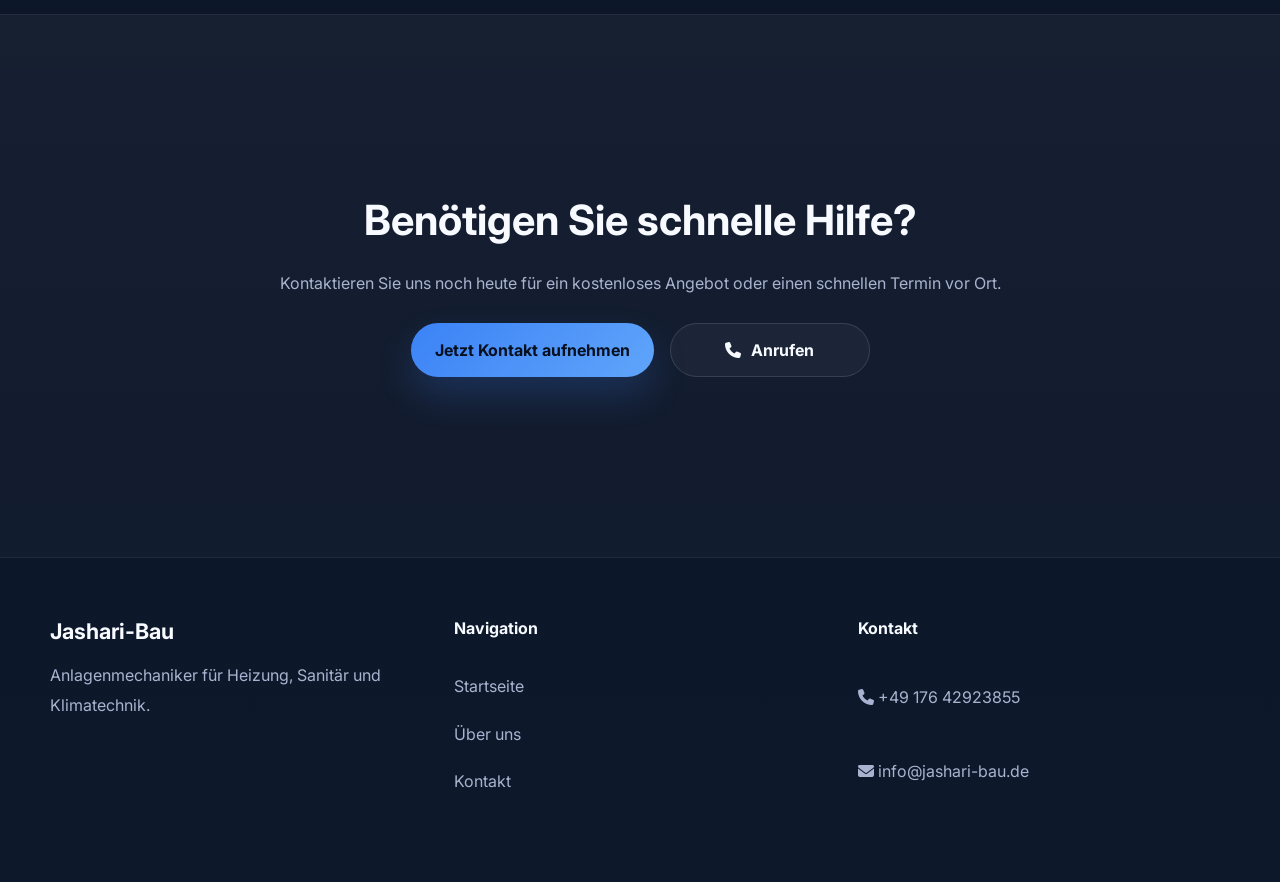
==== commit c6511163: "made it mobile friendly" ====
--- a/index.html
+++ b/index.html
@@ -35,11 +35,26 @@
         <h2>Jashari-Bau</h2>
       </div>
 
-      <nav class="nav-links">
+      <nav class="nav-links" id="site-navigation">
         <a href="./index.html" class="active">Startseite</a>
         <a href="./about-service.html">Über uns</a>
+        <div class="nav-dropdown">
+          <button class="dropdown-toggle" type="button" aria-expanded="false">
+            Leistungen
+            <i class="fa-solid fa-chevron-down"></i>
+          </button>
+          <div class="dropdown-menu">
+            <a href="./about-service.html#leistungen">Heizung & Sanitär</a>
+            <a href="./about-service.html#ablauf">Unser Ablauf</a>
+            <a href="./contact.html">Angebot anfragen</a>
+          </div>
+        </div>
         <a href="./contact.html">Kontakt</a>
       </nav>
+
+      <button class="menu-toggle" type="button" aria-label="Navigation öffnen" aria-controls="site-navigation" aria-expanded="false">
+        <i class="fa-solid fa-bars"></i>
+      </button>
 
       <a href="tel:+4917642923855" class="call-btn">
         <i class="fa-solid fa-phone"></i>
@@ -150,7 +165,7 @@
     </div>
 
     <div class="about-image">
-      <img src="./images/heizung.jpg" alt="Heizung und Sanitär">
+      <!-- <img src="./images/heizung.jpg" alt="Heizung und Sanitär"> -->
     </div>
 
   </div>
@@ -158,7 +173,7 @@
 
 
 <!-- SERVICES SECTION -->
-<section class="services-section">
+<section class="services-section" id="leistungen">
   <div class="container">
 
     <div class="section-header">
@@ -330,4 +345,4 @@
 
 <script src="./script.js"></script>
 </body>
-</html>+</html>
--- a/css/style.css
+++ b/css/style.css
@@ -30,9 +30,26 @@
   font: inherit;
 }
 
+button {
+  color: inherit;
+}
+
 .container {
   width: min(1180px, 100% - 32px);
   margin: 0 auto;
+}
+
+.logo,
+.hero-content,
+.section-header,
+.contact-info,
+.contact-form-container,
+.service-card,
+.why-card,
+.stat-card,
+.process-card,
+.footer-wrapper > * {
+  min-width: 0;
 }
 
 body,
@@ -55,6 +72,7 @@
   align-items: center;
   justify-content: space-between;
   min-height: 80px;
+  gap: 20px;
 }
 .navbar .logo {
   display: flex;
@@ -83,15 +101,80 @@
   align-items: center;
   gap: 28px;
 }
-.navbar .nav-links a {
+.navbar .nav-links a,
+.navbar .nav-links .dropdown-toggle {
   color: #a9b3cf;
   font-size: 0.96rem;
   transition: color 0.25s ease, transform 0.25s ease;
   position: relative;
 }
-.navbar .nav-links a.active, .navbar .nav-links a:hover {
+.navbar .nav-links a.active, .navbar .nav-links a:hover,
+.navbar .nav-links .dropdown-toggle.active,
+.navbar .nav-links .dropdown-toggle:hover {
   color: #f7fafe;
   transform: translateY(-1px);
+}
+.navbar .nav-links .dropdown-toggle {
+  display: inline-flex;
+  align-items: center;
+  gap: 8px;
+  padding: 0;
+  border: 0;
+  background: transparent;
+  cursor: pointer;
+}
+.navbar .nav-links .dropdown-toggle i {
+  font-size: 0.78rem;
+  transition: transform 0.2s ease;
+}
+.navbar .nav-dropdown {
+  position: relative;
+}
+.navbar .nav-dropdown:hover .dropdown-toggle, .navbar .nav-dropdown:focus-within .dropdown-toggle, .navbar .nav-dropdown.is-open .dropdown-toggle {
+  color: #f7fafe;
+  transform: translateY(-1px);
+}
+.navbar .nav-dropdown:hover .dropdown-toggle i, .navbar .nav-dropdown:focus-within .dropdown-toggle i, .navbar .nav-dropdown.is-open .dropdown-toggle i {
+  transform: rotate(180deg);
+}
+.navbar .nav-dropdown:hover .dropdown-menu, .navbar .nav-dropdown:focus-within .dropdown-menu, .navbar .nav-dropdown.is-open .dropdown-menu {
+  opacity: 1;
+  pointer-events: auto;
+  transform: translate(-50%, 0);
+}
+.navbar .dropdown-menu {
+  position: absolute;
+  top: calc(100% + 18px);
+  left: 50%;
+  width: 220px;
+  display: grid;
+  gap: 6px;
+  padding: 12px;
+  border-radius: 20px;
+  background: rgba(8, 17, 31, 0.98);
+  border: 1px solid rgba(255, 255, 255, 0.08);
+  box-shadow: 0 24px 60px rgba(0, 0, 0, 0.2);
+  opacity: 0;
+  pointer-events: none;
+  transform: translate(-50%, -8px);
+  transition: opacity 0.2s ease, transform 0.2s ease;
+}
+.navbar .dropdown-menu a {
+  padding: 12px 14px;
+  border-radius: 12px;
+}
+.navbar .dropdown-menu a:hover {
+  background: rgba(255, 255, 255, 0.06);
+}
+.navbar .menu-toggle {
+  display: none;
+  width: 46px;
+  height: 46px;
+  border: 1px solid rgba(255, 255, 255, 0.1);
+  border-radius: 16px;
+  background: rgba(255, 255, 255, 0.05);
+  color: #f7fafe;
+  cursor: pointer;
 }
 .navbar .call-btn {
   display: inline-flex;
@@ -531,7 +614,38 @@
   gap: 16px;
 }
 .cta-section .cta-buttons a {
+  display: inline-flex;
+  align-items: center;
+  justify-content: center;
+  gap: 10px;
   min-width: 200px;
+  padding: 16px 24px;
+  border-radius: 999px;
+  font-weight: 700;
+}
+.cta-section .cta-buttons .primary-btn {
+  background: linear-gradient(135deg, #3b82f6, #60a5fa);
+  color: #07101f;
+  box-shadow: 0 18px 36px rgba(59, 130, 246, 0.2);
+}
+.cta-section .cta-buttons .secondary-btn {
+  border: 1px solid rgba(255, 255, 255, 0.12);
+  background: rgba(255, 255, 255, 0.04);
+  color: #f7fafe;
+}
+.cta-section .cta-btn {
+  display: inline-flex;
+  align-items: center;
+  justify-content: center;
+  gap: 10px;
+  width: fit-content;
+  margin-top: 24px;
+  padding: 16px 24px;
+  border-radius: 999px;
+  background: linear-gradient(135deg, #3b82f6, #60a5fa);
+  color: #07101f;
+  font-weight: 700;
+  box-shadow: 0 18px 36px rgba(59, 130, 246, 0.2);
 }
 
 .footer {
@@ -634,17 +748,87 @@
   }
 }
 @media (max-width: 860px) {
+  .navbar .nav-wrapper {
+    position: relative;
+    justify-content: space-between;
+  }
+  .navbar .menu-toggle {
+    display: grid;
+    place-items: center;
+    order: 3;
+  }
+  .navbar .call-btn {
+    order: 2;
+    margin-left: auto;
+  }
   .navbar .nav-links {
+    position: absolute;
+    top: calc(100% + 12px);
+    left: 0;
+    right: 0;
+    display: grid;
+    gap: 8px;
+    padding: 14px;
+    border-radius: 22px;
+    background: rgba(8, 17, 31, 0.98);
+    border: 1px solid rgba(255, 255, 255, 0.08);
+    box-shadow: 0 24px 60px rgba(0, 0, 0, 0.2);
+    opacity: 0;
+    pointer-events: none;
+    transform: translateY(-8px);
+    transition: opacity 0.2s ease, transform 0.2s ease;
+  }
+  .navbar .nav-links a,
+  .navbar .nav-links .dropdown-toggle {
+    padding: 14px 16px;
+    border-radius: 14px;
+    width: 100%;
+    justify-content: space-between;
+    text-align: left;
+  }
+  .navbar .nav-links a.active, .navbar .nav-links a:hover,
+  .navbar .nav-links .dropdown-toggle.active,
+  .navbar .nav-links .dropdown-toggle:hover {
+    background: rgba(255, 255, 255, 0.06);
+  }
+  .navbar .nav-dropdown {
+    width: 100%;
+  }
+  .navbar .dropdown-menu {
+    position: static;
+    width: 100%;
+    margin-top: 6px;
+    padding: 0 0 0 12px;
+    border: 0;
+    border-left: 1px solid rgba(255, 255, 255, 0.08);
+    border-radius: 0;
+    background: transparent;
+    box-shadow: none;
+    opacity: 1;
+    pointer-events: auto;
+    transform: none;
     display: none;
   }
-  .navbar .nav-wrapper {
-    justify-content: space-between;
+  .navbar .dropdown-menu a {
+    padding: 12px 14px;
+  }
+  .navbar .nav-dropdown.is-open .dropdown-menu {
+    display: grid;
+    transform: none;
+  }
+  .navbar.menu-open .nav-links {
+    opacity: 1;
+    pointer-events: auto;
+    transform: translateY(0);
   }
   .hero {
     padding-top: 80px;
   }
   .hero .container {
     min-height: auto;
+  }
+  .contact-section .contact-wrapper {
+    grid-template-columns: 1fr;
   }
   .about-section .about-wrapper,
   .services-section .services-grid,
@@ -661,33 +845,169 @@
   }
 }
 @media (max-width: 620px) {
+  .container {
+    width: min(100% - 24px, 1180px);
+  }
   .navbar {
-    padding: 0 16px;
+    padding: 0;
+  }
+  .navbar .nav-wrapper {
+    min-height: 72px;
+    gap: 10px;
+  }
+  .navbar .logo {
+    gap: 10px;
+  }
+  .navbar .logo .logo-icon {
+    width: 42px;
+    height: 42px;
+    border-radius: 14px;
+    flex: 0 0 auto;
+  }
+  .navbar .menu-toggle {
+    width: 42px;
+    height: 42px;
+    border-radius: 14px;
+    flex: 0 0 auto;
   }
   .hero {
-    padding: 80px 0 60px;
+    padding: 64px 0 56px;
   }
   .hero .hero-content {
     gap: 20px;
   }
   .hero h1 {
-    font-size: 2.8rem;
+    font-size: clamp(2.35rem, 14vw, 2.8rem);
+    line-height: 1;
+    letter-spacing: -0.02em;
+  }
+  .hero p {
+    font-size: 1rem;
+    line-height: 1.75;
+  }
+  .hero .badge,
+  .hero .features .feature-item {
+    width: 100%;
+  }
+  .hero .hero-buttons a {
+    justify-content: center;
+    width: 100%;
+    padding: 15px 18px;
+    text-align: center;
+  }
+  .contact-hero {
+    padding: 64px 0 48px;
+  }
+  .contact-hero .container {
+    min-height: auto;
+  }
+  .contact-hero h1 {
+    font-size: clamp(2.2rem, 12vw, 3rem);
+  }
+  .contact-hero p {
+    font-size: 1rem;
+    line-height: 1.75;
+  }
+  .about-section,
+  .services-section,
+  .why-us,
+  .cta-section,
+  .stats-section,
+  .process-section,
+  .contact-section {
+    padding: 64px 0;
+  }
+  .about-section h2,
+  .contact-section .contact-info h2,
+  .services-section .section-header h2,
+  .why-us .section-header h2,
+  .cta-section h2 {
+    font-size: clamp(2rem, 10vw, 2.45rem);
+    line-height: 1.08;
+  }
+  .about-section .about-wrapper,
+  .contact-section .contact-wrapper {
+    gap: 28px;
+  }
+  .about-section .about-image {
+    border-radius: 22px;
+  }
+  .contact-section .contact-info,
+  .contact-section .contact-form-container {
+    padding: 28px 20px;
+    border-radius: 24px;
+  }
+  .contact-section .contact-info .info-item {
+    gap: 12px;
+  }
+  .contact-section .contact-info .info-item .info-icon {
+    width: 44px;
+    height: 44px;
+    border-radius: 15px;
+    flex: 0 0 auto;
+  }
+  .contact-section .contact-form-container .contact-form {
+    gap: 18px;
+  }
+  .contact-section .contact-form-container .contact-form .submit-btn {
+    justify-content: center;
+    width: 100%;
   }
   .logo h2 {
+    font-size: 0.95rem;
+    letter-spacing: 0.04em;
+  }
+  .call-btn {
+    flex: 0 0 auto;
+    padding: 12px;
+    font-size: 0;
+    gap: 0;
+  }
+  .call-btn i {
     font-size: 1rem;
   }
-  .call-btn {
-    padding: 12px 16px;
-    font-size: 0.95rem;
-  }
-  .section-badge {
+  .section-badge,
+  .contact-hero .hero-badge {
     font-size: 0.9rem;
+    max-width: 100%;
+    white-space: normal;
   }
   .services-section .service-card,
   .why-us .why-card,
   .stats-section .stat-card,
   .process-section .process-card {
     padding: 26px 20px;
+    border-radius: 22px;
+  }
+  .services-section .service-card ul {
+    padding-left: 20px;
+    margin: 0;
+  }
+  .cta-section {
+    text-align: center;
+  }
+  .cta-section .cta-wrapper {
+    padding: 32px 0;
+  }
+  .cta-section .cta-buttons a,
+  .cta-section .cta-btn {
+    justify-content: center;
+    width: 100%;
+    min-width: 0;
+  }
+}
+@media (max-width: 380px) {
+  .navbar .logo h2 {
+    display: none;
+  }
+  .hero h1 {
+    font-size: 2.15rem;
+  }
+  .section-badge,
+  .contact-hero .hero-badge,
+  .hero .badge,
+  .hero .features .feature-item {
+    padding: 11px 14px;
   }
 }
 
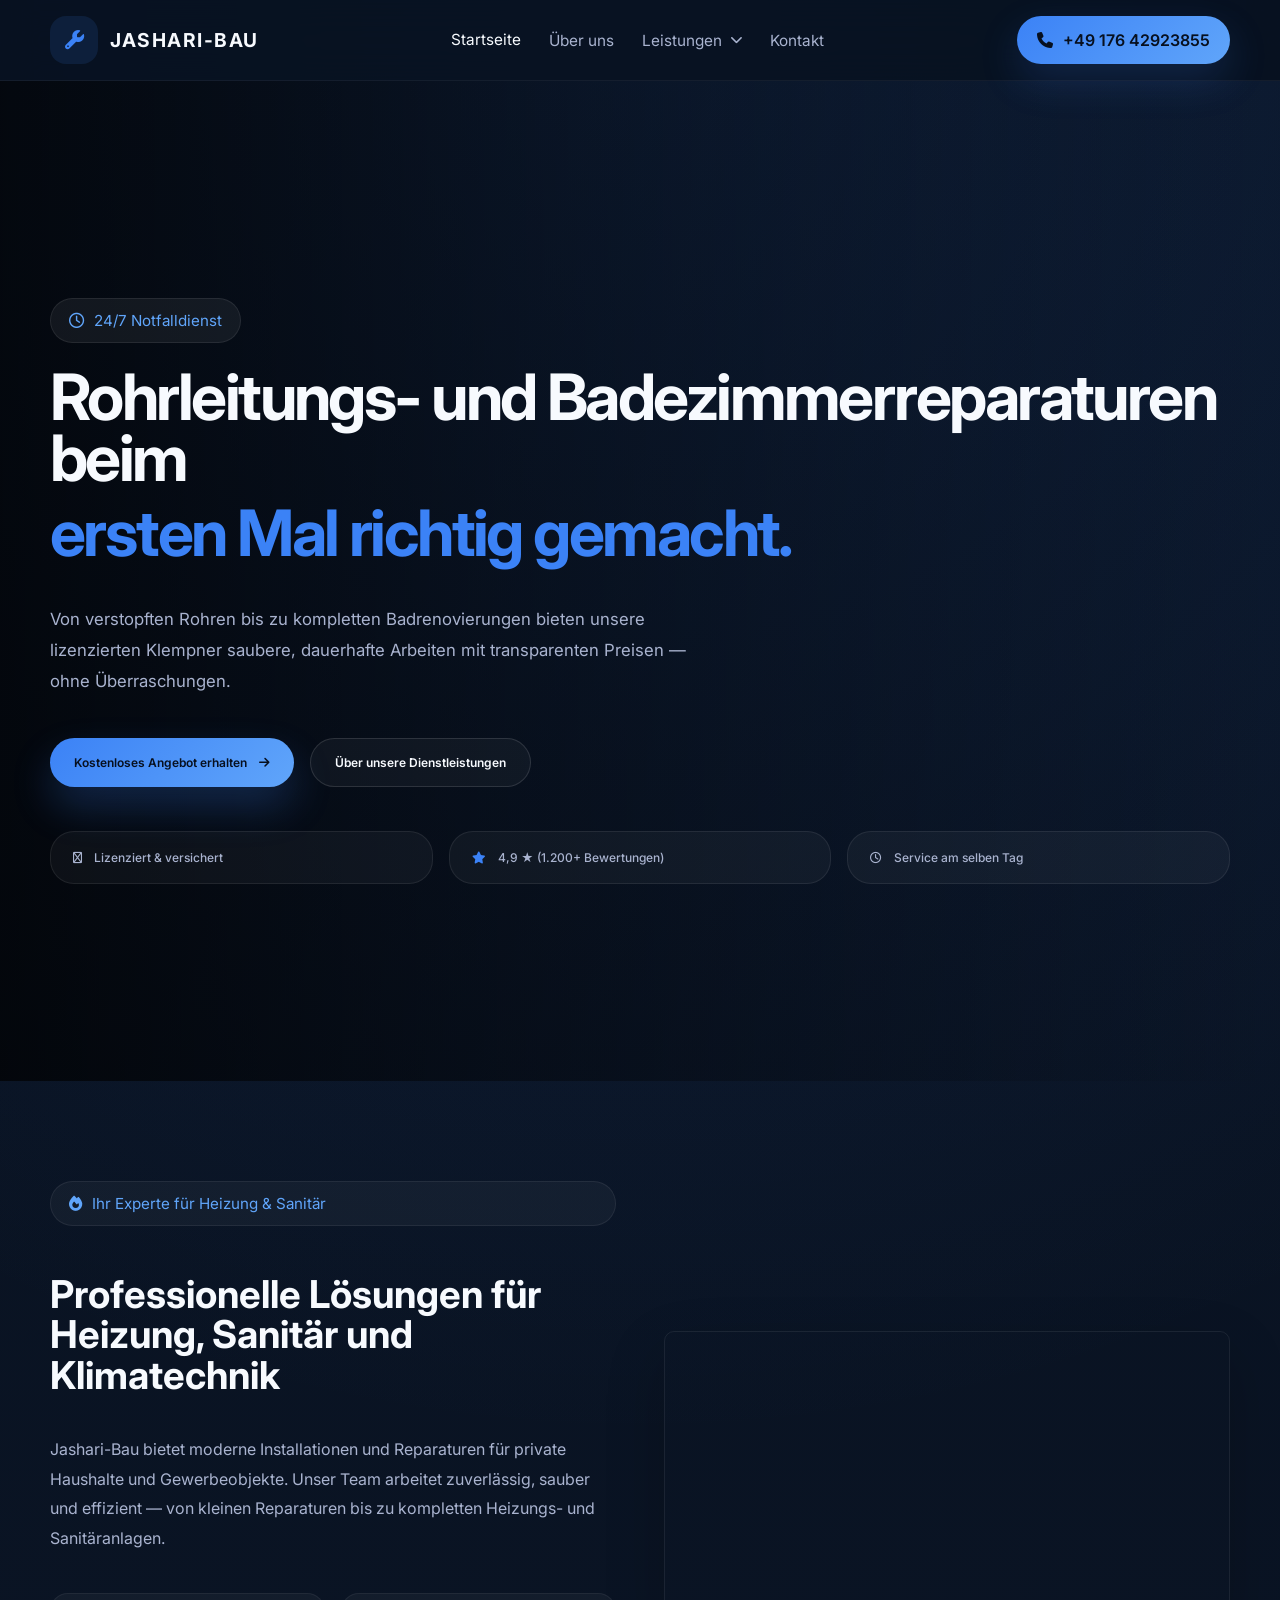
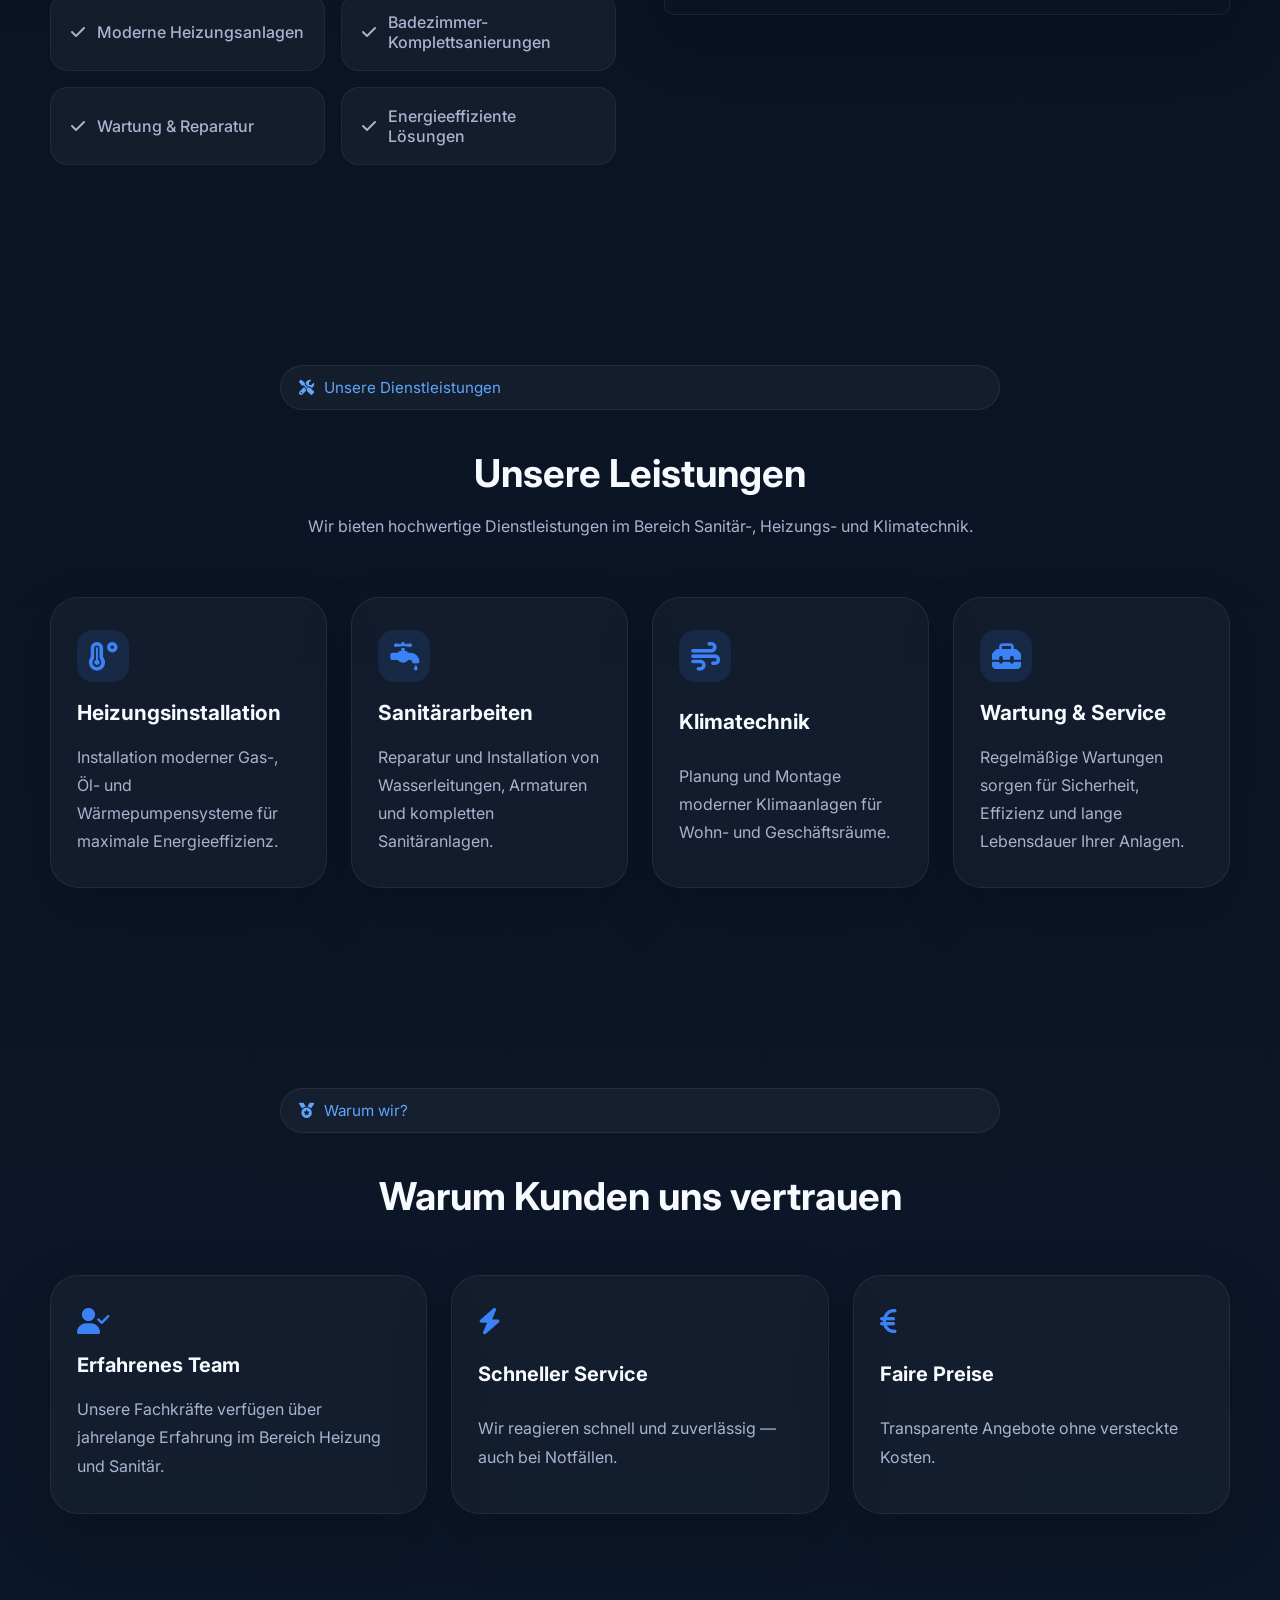
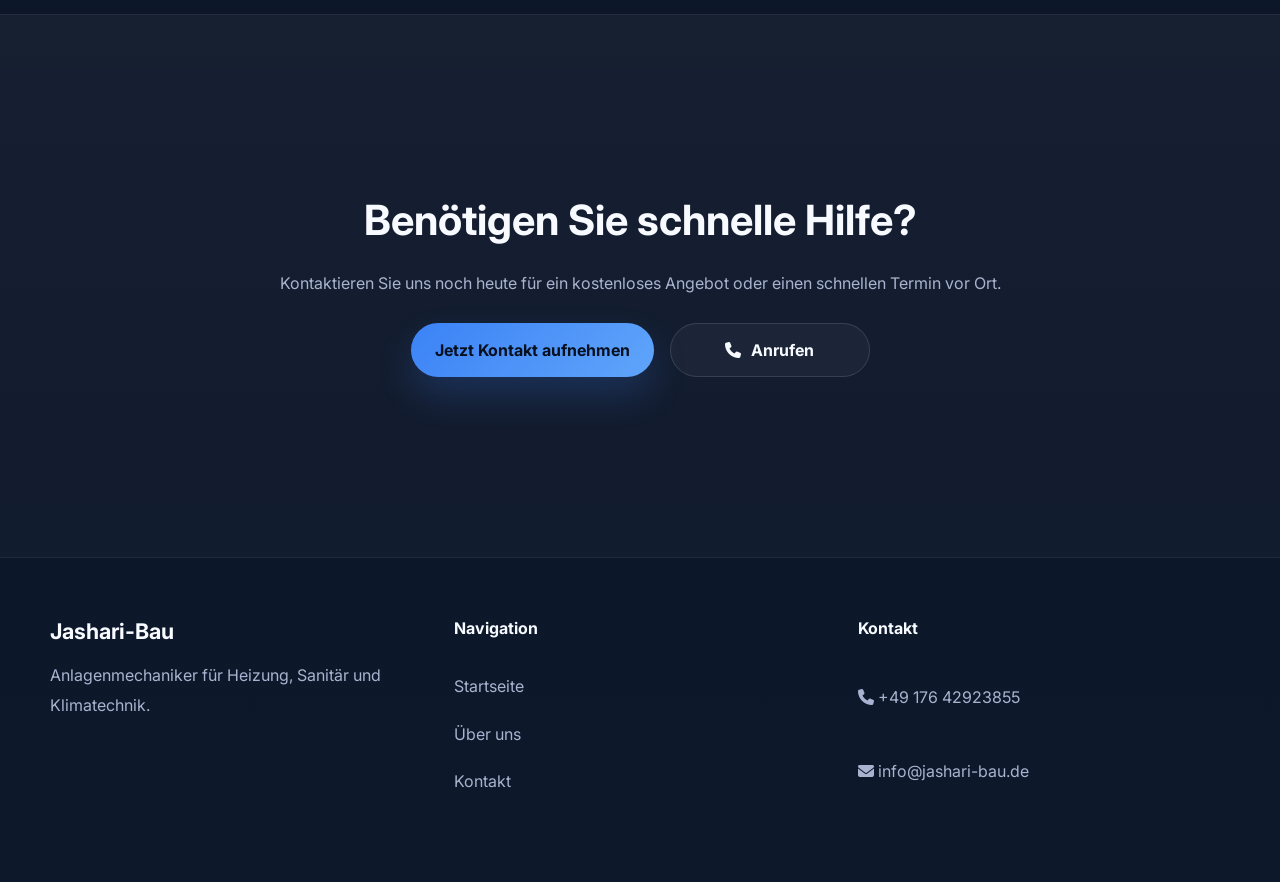
==== commit ec72ee92: "added some finishing touches" ====
--- a/index.html
+++ b/index.html
@@ -165,8 +165,10 @@
     </div>
 
     <div class="about-image">
-      <!-- <img src="./images/heizung.jpg" alt="Heizung und Sanitär"> -->
-    </div>
+<video autoplay muted loop playsinline>
+    <source src="./WhatsApp Video 2026-06-29 at 20.16.58.mp4" type="video/mp4">
+    Your browser does not support the video tag.
+</video>  </div>
 
   </div>
 </section>
--- a/css/style.css
+++ b/css/style.css
@@ -17,6 +17,10 @@
 img {
   max-width: 100%;
   display: block;
+}
+
+.hero {
+  background: linear-gradient(to right, rgba(0, 0, 0, 0.7) 0%, rgba(0, 0, 0, 0.4) 40%, rgba(0, 0, 0, 0) 100%);
 }
 
 a {
@@ -197,7 +201,7 @@
   min-height: calc(100vh - 80px);
 }
 .hero .hero-content {
-  max-width: 730px;
+  font-size: 12px;
   display: grid;
   gap: 24px;
 }
@@ -340,13 +344,14 @@
 }
 .about-section .about-image {
   overflow: hidden;
-  border-radius: 28px;
+  border-radius: 10px;
   border: 1px solid rgba(255, 255, 255, 0.07);
   box-shadow: 0 24px 60px rgba(0, 0, 0, 0.2);
 }
-.about-section .about-image img {
+.about-section .about-image video {
   width: 100%;
-  height: 100%;
+  height: auto;
+  display: block;
   object-fit: cover;
 }
 
@@ -877,7 +882,7 @@
     gap: 20px;
   }
   .hero h1 {
-    font-size: clamp(2.35rem, 14vw, 2.8rem);
+    font-size: 15px;
     line-height: 1;
     letter-spacing: -0.02em;
   }
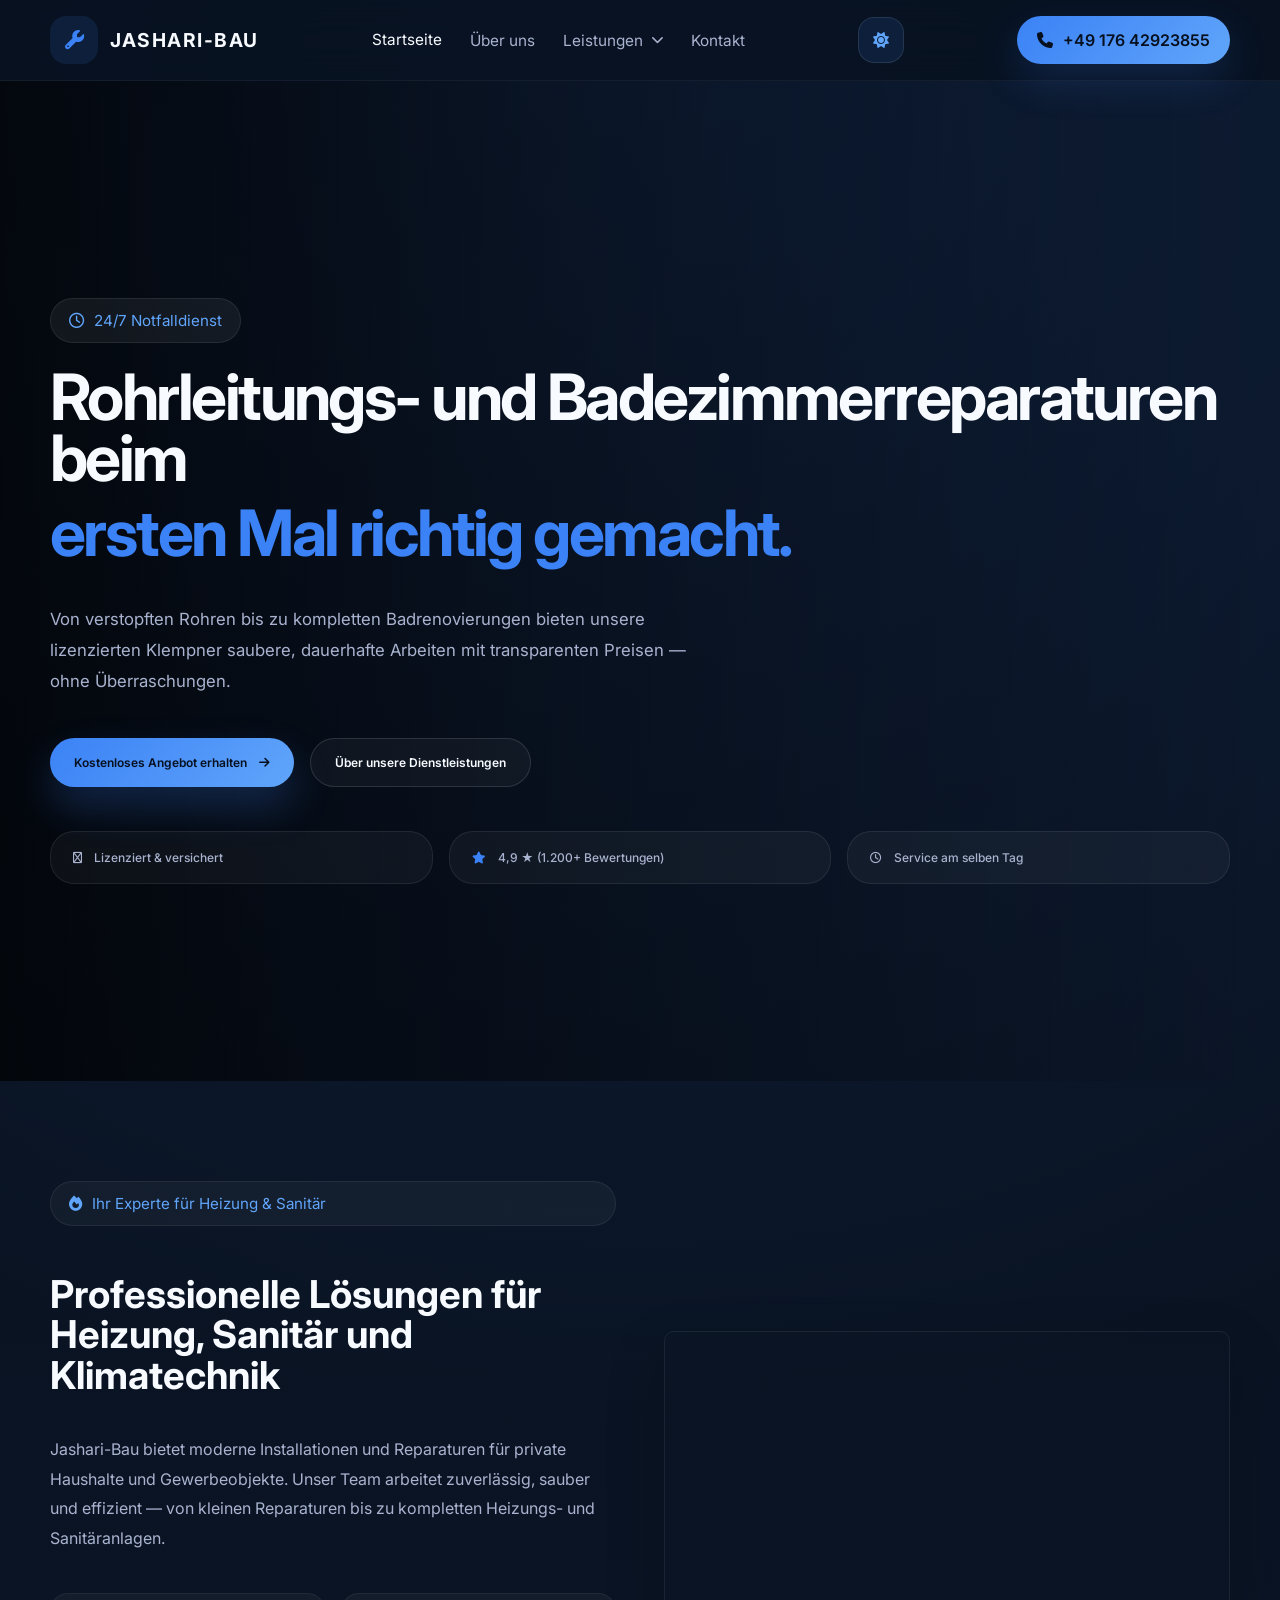
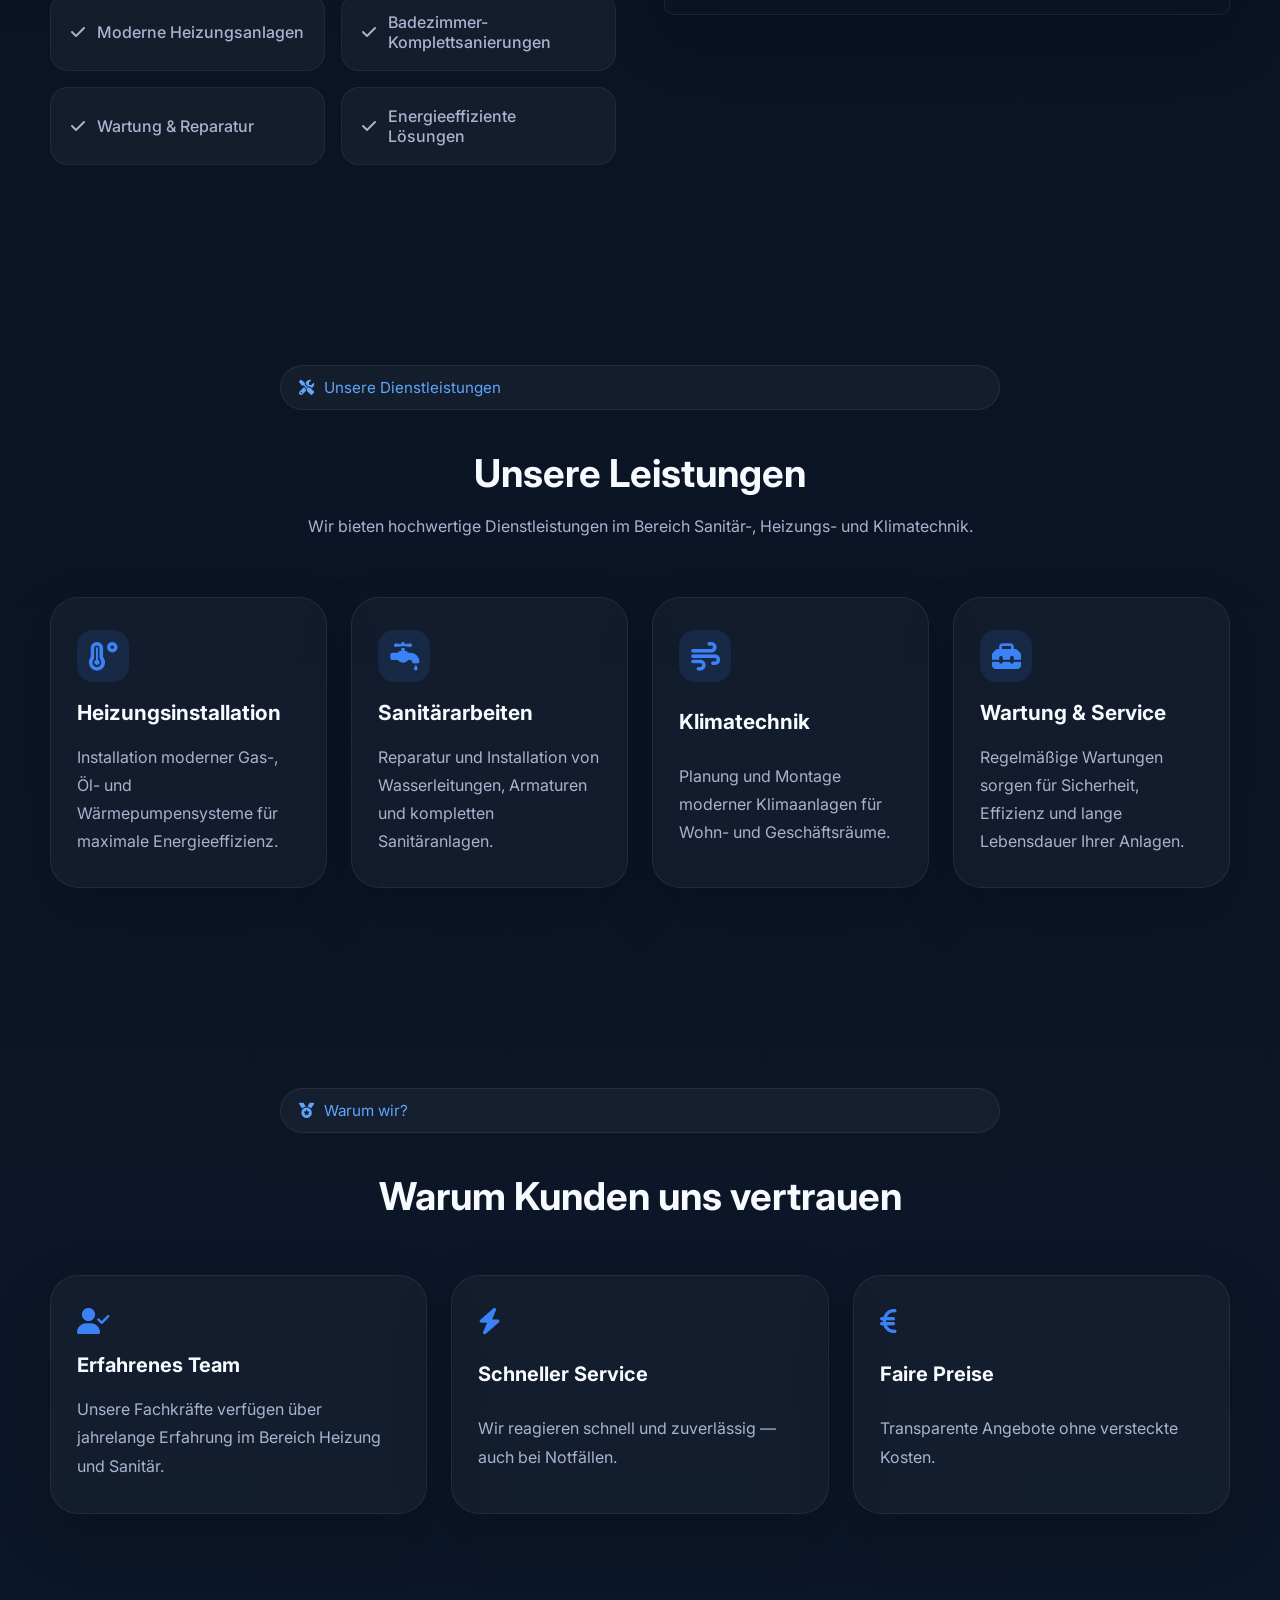
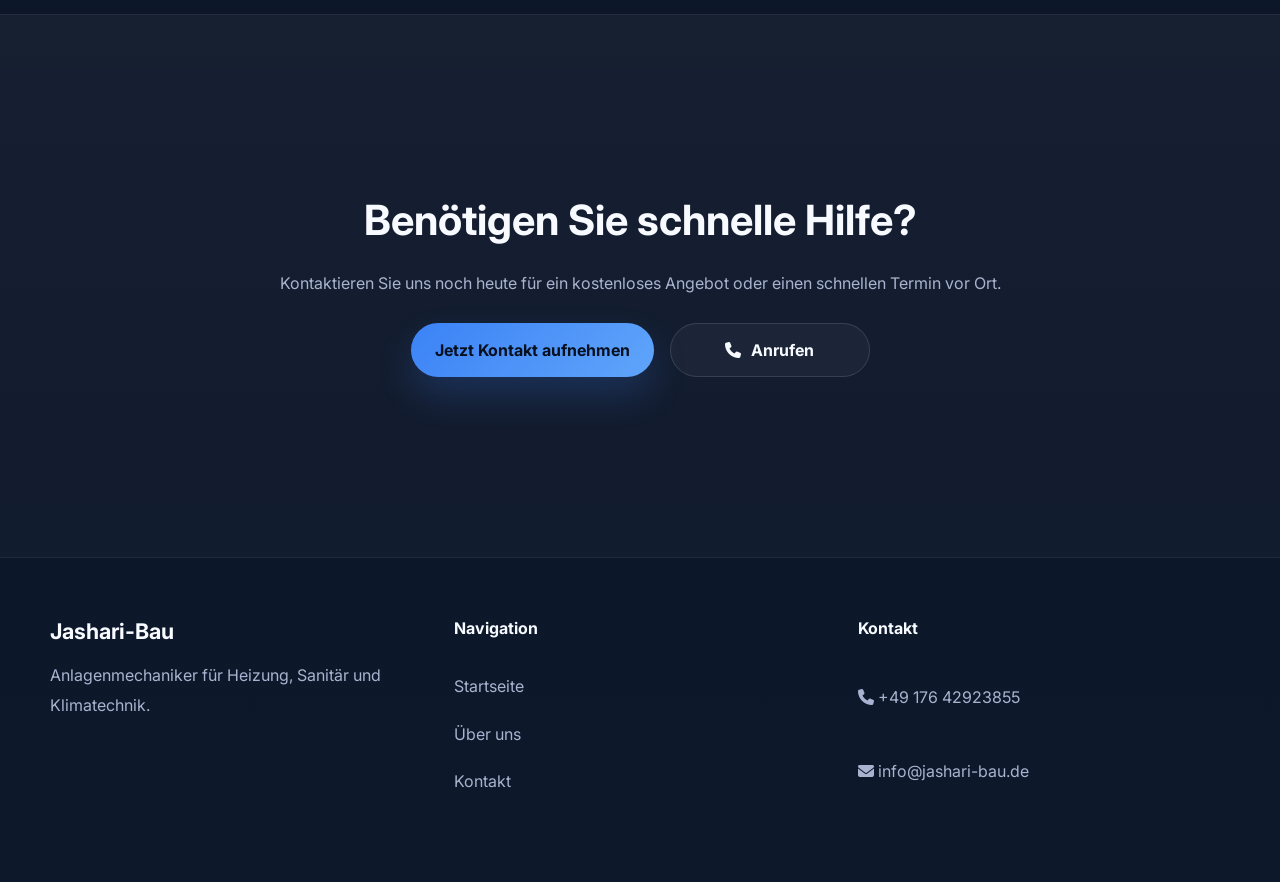
==== commit 5409fd39: "added a button to toggle with the colors of the web" ====
--- a/index.html
+++ b/index.html
@@ -56,6 +56,10 @@
         <i class="fa-solid fa-bars"></i>
       </button>
 
+      <button class="theme-toggle" type="button" aria-label="Hellmodus aktivieren" aria-pressed="false">
+        <i class="fa-solid fa-sun"></i>
+      </button>
+
       <a href="tel:+4917642923855" class="call-btn">
         <i class="fa-solid fa-phone"></i>
         +49 176 42923855
--- a/css/style.css
+++ b/css/style.css
@@ -63,6 +63,110 @@
   color: #f7fafe;
 }
 
+body.light-mode {
+  color: #0f172a;
+  background: radial-gradient(circle at top, rgba(14, 165, 233, 0.16), transparent 36%), linear-gradient(180deg, #ffffff 0%, #eef7ff 100%);
+}
+body.light-mode input,
+body.light-mode textarea,
+body.light-mode button {
+  color: #0f172a;
+}
+body.light-mode .navbar {
+  background: rgba(255, 255, 255, 0.88);
+  border-bottom-color: rgba(15, 23, 42, 0.08);
+}
+body.light-mode .logo h2,
+body.light-mode .hero h1,
+body.light-mode .about-section h2,
+body.light-mode .contact-hero h1,
+body.light-mode .contact-section .contact-info h2,
+body.light-mode .services-section .section-header h2,
+body.light-mode .why-us .section-header h2,
+body.light-mode .cta-section h2,
+body.light-mode .services-section .service-card h3,
+body.light-mode .why-us .why-card h3,
+body.light-mode .process-section .process-card h3,
+body.light-mode .footer h2,
+body.light-mode .footer h4 {
+  color: #0f172a;
+}
+body.light-mode .nav-links a,
+body.light-mode .nav-links .dropdown-toggle,
+body.light-mode .hero p,
+body.light-mode .about-section p,
+body.light-mode .contact-hero p,
+body.light-mode .contact-section .contact-info p,
+body.light-mode .services-section .section-header p,
+body.light-mode .services-section .service-card p,
+body.light-mode .why-us .why-card p,
+body.light-mode .process-section .process-card p,
+body.light-mode .stats-section .stat-card p,
+body.light-mode .footer p,
+body.light-mode .footer a {
+  color: #475569;
+}
+body.light-mode .nav-links a.active,
+body.light-mode .nav-links a:hover,
+body.light-mode .nav-dropdown:hover .dropdown-toggle,
+body.light-mode .nav-dropdown:focus-within .dropdown-toggle,
+body.light-mode .nav-dropdown.is-open .dropdown-toggle {
+  color: #0f172a;
+}
+body.light-mode .hero {
+  background: linear-gradient(to right, rgba(255, 255, 255, 0.92) 0%, rgba(239, 246, 255, 0.62) 44%, rgba(239, 246, 255, 0) 100%);
+}
+body.light-mode .badge,
+body.light-mode .section-badge,
+body.light-mode .contact-hero .hero-badge,
+body.light-mode .hero .features .feature-item,
+body.light-mode .about-section .about-item,
+body.light-mode .about-section .feature,
+body.light-mode .contact-section .contact-info,
+body.light-mode .contact-section .contact-form-container,
+body.light-mode .services-section .service-card,
+body.light-mode .why-us .why-card,
+body.light-mode .stats-section .stat-card,
+body.light-mode .process-section .process-card {
+  background: rgba(255, 255, 255, 0.76);
+  border-color: rgba(14, 116, 144, 0.14);
+  box-shadow: 0 24px 60px rgba(14, 116, 144, 0.12);
+}
+body.light-mode .navbar .logo .logo-icon,
+body.light-mode .services-section .service-card i,
+body.light-mode .contact-section .contact-info .info-item .info-icon,
+body.light-mode .process-section .process-card span {
+  background: rgba(14, 165, 233, 0.12);
+  color: #0284c7;
+}
+body.light-mode .dropdown-menu {
+  background: rgba(255, 255, 255, 0.98);
+  border-color: rgba(14, 116, 144, 0.12);
+}
+body.light-mode .navbar .theme-toggle,
+body.light-mode .navbar .menu-toggle {
+  background: rgba(14, 165, 233, 0.14);
+  border-color: rgba(14, 116, 144, 0.16);
+  color: #0284c7;
+}
+body.light-mode .dropdown-menu a:hover,
+body.light-mode .navbar .nav-links a.active,
+body.light-mode .navbar .nav-links a:hover {
+  background: rgba(14, 165, 233, 0.1);
+}
+body.light-mode .hero-buttons .secondary-btn,
+body.light-mode .cta-section .cta-buttons .secondary-btn,
+body.light-mode .contact-section .contact-form-container .contact-form .form-group input,
+body.light-mode .contact-section .contact-form-container .contact-form .form-group textarea {
+  background: rgba(255, 255, 255, 0.82);
+  border-color: rgba(14, 116, 144, 0.16);
+  color: #0f172a;
+}
+body.light-mode .footer,
+body.light-mode .cta-section {
+  border-color: rgba(14, 116, 144, 0.12);
+}
+
 .navbar {
   position: sticky;
   top: 0;
@@ -180,6 +284,22 @@
   color: #f7fafe;
   cursor: pointer;
 }
+.navbar .theme-toggle {
+  width: 46px;
+  height: 46px;
+  display: grid;
+  place-items: center;
+  border: 1px solid rgba(255, 255, 255, 0.1);
+  border-radius: 16px;
+  background: rgba(59, 130, 246, 0.12);
+  color: #60a5fa;
+  cursor: pointer;
+  transition: transform 0.2s ease, background 0.2s ease, color 0.2s ease;
+}
+.navbar .theme-toggle:hover {
+  transform: translateY(-1px);
+  background: rgba(59, 130, 246, 0.18);
+}
 .navbar .call-btn {
   display: inline-flex;
   align-items: center;
@@ -765,6 +885,12 @@
   .navbar .call-btn {
     order: 2;
     margin-left: auto;
+  }
+  .navbar .theme-toggle {
+    order: 3;
+  }
+  .navbar .menu-toggle {
+    order: 4;
   }
   .navbar .nav-links {
     position: absolute;
@@ -826,6 +952,10 @@
     pointer-events: auto;
     transform: translateY(0);
   }
+  body.light-mode .navbar .nav-links {
+    background: rgba(255, 255, 255, 0.98);
+    border-color: rgba(14, 116, 144, 0.12);
+  }
   .hero {
     padding-top: 80px;
   }
@@ -869,7 +999,8 @@
     border-radius: 14px;
     flex: 0 0 auto;
   }
-  .navbar .menu-toggle {
+  .navbar .menu-toggle,
+  .navbar .theme-toggle {
     width: 42px;
     height: 42px;
     border-radius: 14px;
@@ -882,7 +1013,7 @@
     gap: 20px;
   }
   .hero h1 {
-    font-size: 15px;
+    font-size: clamp(2.35rem, 14vw, 2.8rem);
     line-height: 1;
     letter-spacing: -0.02em;
   }
